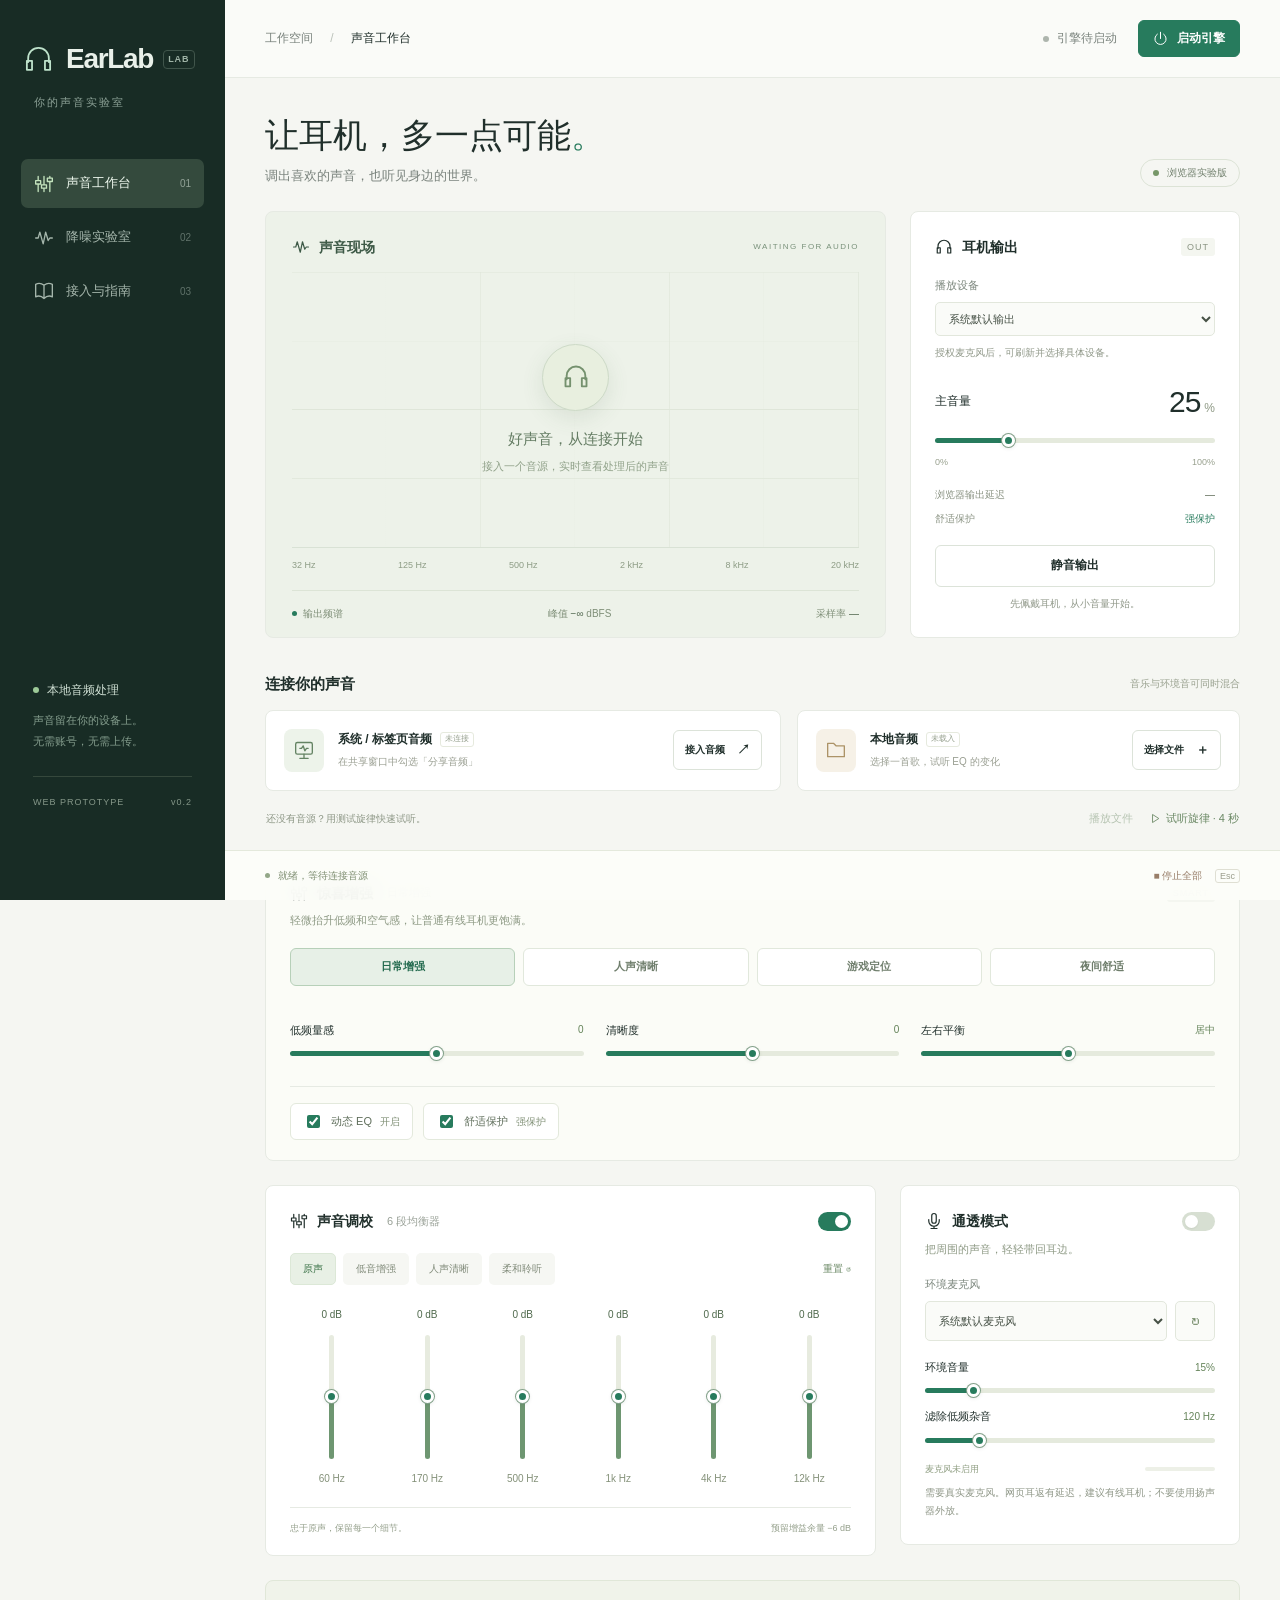
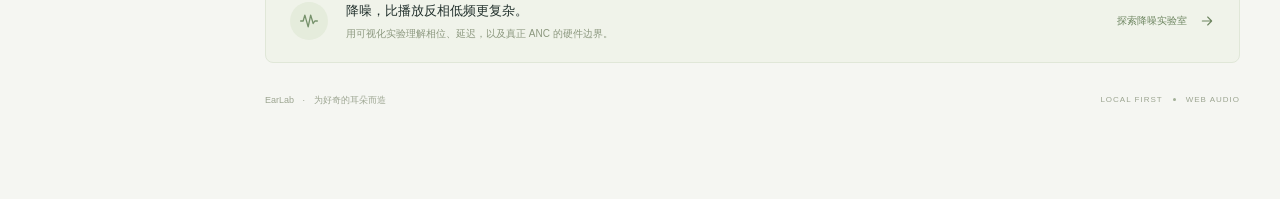
==== EarLab_v0.2.html @ 45d93426 "Add files via upload" ====
<!doctype html>
<html lang="zh-CN">
<head>
  <meta charset="utf-8">
  <meta name="viewport" content="width=device-width,initial-scale=1">
  <meta name="theme-color" content="#f5f6f2">
  <title>EarLab — 让耳机，多一点可能</title>
  <style>
@charset "UTF-8";
:root{--bg:#f5f6f2;--paper:#fff;--ink:#202f2b;--muted:#7a837d;--line:#e6eae3;--green:#277b5d;--mint:#e9f2ec;--sidebar:#182c25;--radius:8px;--serif:Georgia,'Songti SC','SimSun',serif;--sans:'Segoe UI','Microsoft YaHei',sans-serif}
*{box-sizing:border-box}body{margin:0;background:var(--bg);color:var(--ink);font:14px/1.6 var(--sans)}button,input,select{font:inherit}button,a,input,select{-webkit-tap-highlight-color:transparent}button,a{touch-action:manipulation}button{cursor:pointer}button:disabled{cursor:not-allowed;opacity:.45}a{color:inherit;text-decoration:none}svg{width:20px;height:20px;fill:none;stroke:currentColor;stroke-width:1.6;stroke-linecap:round;stroke-linejoin:round;flex-shrink:0}.icon-defs{position:absolute;width:0;height:0;overflow:hidden}button:focus-visible,a:focus-visible,summary:focus-visible,input:focus-visible,select:focus-visible{outline:3px solid #9fcbb4;outline-offset:4px}[hidden]{display:none!important}.sidebar{width:225px;position:fixed;inset:0 auto 0 0;background:var(--sidebar);color:#e9f0e9;padding:37px 21px;z-index:10;display:flex;flex-direction:column}.brand{display:flex;align-items:center;gap:10px;font-size:28px;font-weight:650;letter-spacing:-1.3px}.brand-mark{display:grid;place-items:center;width:35px;height:39px;color:#bee2cb}.brand-mark svg{width:31px;height:31px;stroke-width:1.4}.version{font-size:9px;letter-spacing:1px;color:#a0b4a7;border:1px solid #40554b;border-radius:4px;padding:1px 4px;align-self:center}.sidebar-caption{font-size:11px;color:#8da297;margin:12px 0 43px 13px;letter-spacing:2px}.nav-item{display:flex;align-items:center;gap:12px;padding:14px 13px;margin:5px 0;border-radius:7px;color:#a5b6ac;font-size:13px}.nav-item:hover{background:#263c31;color:#fff}.nav-item.active{color:#eff9ef;background:#344a3d}.nav-item.active svg{color:#c3e3bd}.nav-item span{margin-left:auto;font:10px var(--sans);opacity:.5}.sidebar-bottom{margin-top:auto;padding:25px 12px 54px}.local-indicator{display:flex;align-items:center;gap:8px;font-size:12px;color:#d1e1d5}.local-indicator i,.outline-pill i{width:6px;height:6px;background:#9dca98;border-radius:50%}.sidebar-bottom p{color:#849d8d;font-size:11px;line-height:1.9;margin:10px 0 24px}.build{border-top:1px solid #35483c;padding-top:18px;font-size:9px;letter-spacing:1px;color:#859789;display:flex;justify-content:space-between}.main-shell{margin-left:225px}.topbar{height:78px;display:flex;align-items:center;border-bottom:1px solid var(--line);padding:0 40px;gap:21px;background:#fafbf8}.breadcrumb{margin-right:auto;color:var(--muted);font-size:12px}.breadcrumb span{margin:0 14px;color:#bbc2ba}.breadcrumb b{font-weight:500;color:var(--ink)}.engine-status{display:flex;gap:8px;align-items:center;color:var(--muted);font-size:12px}.engine-status i{width:6px;height:6px;border-radius:50%;background:#adb5ad}.engine-status i.on{background:#3c9a6a;box-shadow:0 0 0 3px #e3f0e4}.button{min-height:40px;display:inline-flex;align-items:center;justify-content:center;gap:9px;padding:10px 16px;border:1px solid #dce3d9;border-radius:6px;background:#fff;color:var(--ink);font-size:12px;font-weight:600;white-space:nowrap;transition:background .15s,transform .15s}.button:hover:not(:disabled){background:#f0f5ec;border-color:#b9cab9}.button:active:not(:disabled){transform:translateY(1px)}.button.primary{background:var(--green);color:white;border-color:var(--green)}.button.primary:hover{background:#1d6449}.button.small{min-height:36px;padding:8px 14px;font-size:12px}.button svg{width:15px;height:15px}.full{width:100%}main{max-width:1360px;padding:36px 40px 92px;margin:auto}.page-heading{display:flex;align-items:flex-end;justify-content:space-between;gap:24px;margin:0 0 24px}.eyebrow{display:none}h1{font-family:var(--serif);font-size:34px;line-height:1.3;font-weight:500;letter-spacing:0;margin:0}h1 span{color:var(--green)}.page-heading p{color:var(--muted);font-size:13px;margin:8px 0 0}.outline-pill{border:1px solid #dce3d6;border-radius:30px;display:inline-flex;align-items:center;gap:8px;padding:5px 12px;font-size:10px;color:#72816e;white-space:nowrap}.outline-pill i{background:#779769}.hero-grid{display:grid;grid-template-columns:minmax(0,1fr) 330px;gap:24px;align-items:stretch}.card{background:var(--paper);border:1px solid var(--line);border-radius:var(--radius);min-width:0}.panel-heading{display:flex;align-items:center;justify-content:space-between;gap:12px;font-size:14px;font-weight:600}.panel-heading>span:first-child{display:flex;align-items:center;gap:9px}.panel-heading svg{width:18px;height:18px}.panel-heading small{font-weight:400;font-size:11px;margin-left:5px;color:#98a096}.monitor{background:#edf2e9;padding:24px 26px 0;display:flex;flex-direction:column;overflow:hidden}.monitor .panel-heading{color:#3d5946}.tiny-label{font-size:8px;letter-spacing:1.5px;font-weight:500;color:#79917a}.monitor-plot{min-height:232px;flex:1;position:relative;margin-top:14px;border-bottom:1px solid #d9e2d5;background:repeating-linear-gradient(0deg,transparent,transparent calc(25% - 1px),#dfe6d9 25%),repeating-linear-gradient(90deg,transparent,transparent calc(16.66% - 1px),#dfe6d9 16.66%)}#spectrum{width:100%;height:100%;position:absolute;inset:0}.monitor-empty{position:absolute;inset:0;display:flex;align-items:center;justify-content:center;flex-direction:column;color:#647c63;gap:7px}.monitor-empty b{font-size:15px;font-weight:500}.monitor-empty>span:last-child{font-size:11px;color:#91a28a}.pulse-ring{width:67px;height:67px;border:1px solid #cddac7;border-radius:50%;display:grid;place-items:center;background:#e8efdf;margin-bottom:9px;box-shadow:0 7px 22px #4c6a4d1f}.pulse-ring svg{width:28px;height:28px;color:#75916e}.plot-labels{display:flex;justify-content:space-between;font:9px var(--sans);color:#8d9c85;margin:12px 0 20px}.monitor-footer{border-top:1px solid #dce4d6;padding:15px 0;display:flex;justify-content:space-between;gap:12px;color:#7f8f78;font-size:10px}.monitor-footer b{font-weight:500;color:#4d644b}.monitor-footer>span:first-child{display:flex;align-items:center;gap:6px}.legend-dot{width:5px;height:5px;background:var(--green);border-radius:50%}.output{padding:24px;display:flex;flex-direction:column}.tag{font-size:9px;letter-spacing:1px;padding:2px 6px;background:#f4f6f0;color:#8a9483;font-weight:500;border-radius:3px}.field-label{font-size:11px;color:#7c877d;display:block;margin:19px 0 7px}select{width:100%;min-width:0;background:#fafbf8;border:1px solid #e2e7dc;border-radius:5px;padding:9px;color:#465146;font-size:11px;text-overflow:ellipsis}.field-hint{font-size:10px;color:#909889;line-height:1.8;margin:8px 0 0}.center{text-align:center}.volume-heading,.slider-heading{display:flex;justify-content:space-between;align-items:center}.volume-heading{margin-top:16px;font-size:12px}.volume-heading strong{font-size:30px;font-weight:450;font-variant-numeric:tabular-nums;letter-spacing:-1px}.volume-heading strong span{font-size:12px;margin-left:4px;color:#8f9a86;letter-spacing:0}input[type=range]{width:100%;height:5px;display:block;margin:12px 0;accent-color:var(--green);cursor:pointer;--fill:25%;appearance:none;border-radius:5px;background:linear-gradient(to right,var(--green) 0 var(--fill),#e5eadd var(--fill) 100%)}input[type=range]::-webkit-slider-thumb{appearance:none;width:13px;height:13px;border:3px solid #fff;border-radius:50%;background:var(--green);box-shadow:0 0 0 1px #83a18a,0 1px 4px #142d2722}input[type=range]::-moz-range-thumb{width:9px;height:9px;border:2px solid white;border-radius:50%;background:var(--green);box-shadow:0 0 0 1px #83a18a}.range-ends{display:flex;justify-content:space-between;font-size:9px;color:#99a18f}.output-stats{display:flex;flex-direction:column;gap:8px;margin:18px 0}.output-stats span{display:flex;justify-content:space-between;color:#8a9383;font-size:10px}.output-stats b{font-weight:500;color:#5e6b57}.green{color:var(--green)!important}.section-title{display:flex;justify-content:space-between;align-items:center;margin:34px 0 14px}.section-title h2{font-size:15px;font-weight:600;margin:0}.section-title>span{color:#99a18f;font-size:10px}.sources-grid{display:grid;grid-template-columns:minmax(0,1fr) minmax(300px,.86fr);gap:16px}.source-card{display:flex;align-items:center;padding:18px;gap:14px}.source-icon{width:40px;height:43px;border-radius:var(--radius);background:#edf3ea;color:#648363;display:grid;place-items:center;flex-shrink:0}.source-icon.beige{background:#f6f1e7;color:#ac9367}.source-copy{min-width:0;flex:1}.source-title{display:flex;align-items:center;gap:8px;flex-wrap:wrap}.source-title h3{font-size:12px;font-weight:600;margin:0}.status-tag{font-size:8px;color:#96a08e;border:1px solid #e6eade;border-radius:3px;padding:0 4px;white-space:nowrap}.status-tag.connected{color:var(--green);background:#eaf5eb;border-color:#d3e5d3}.source-copy p{margin:5px 0 0;font-size:10px;color:#9a9f92;overflow:hidden;text-overflow:ellipsis;white-space:nowrap}.source-card .button{font-size:10px;padding:8px 11px}.source-card .button span{font-size:13px;margin-left:3px}.playback-strip{display:flex;justify-content:space-between;align-items:center;gap:12px;padding:12px 1px 24px;font-size:10px;color:#8d9786}.playback-strip>div{display:flex;align-items:center;gap:15px;flex-shrink:0}.text-button{min-height:32px;border:0;background:none;color:#6a8864;font-size:11px;display:inline-flex;align-items:center;justify-content:center;gap:5px;padding:4px 0}.text-button:hover:not(:disabled){color:#195d3c}.text-button svg{width:13px;height:13px}.processing-grid{display:grid;grid-template-columns:minmax(0,1fr) 340px;gap:24px;align-items:start}.eq-card{padding:24px 24px 20px}.switch{display:inline-flex;position:relative;width:33px;height:19px;cursor:pointer;flex-shrink:0}.switch input{position:absolute;inset:0;opacity:0;width:100%;height:100%;margin:0;z-index:1;cursor:pointer}.switch span{display:block;width:33px;height:19px;border-radius:20px;background:#d7dfd2;transition:background .2s}.switch span:after{content:'';position:absolute;top:3px;left:3px;width:13px;height:13px;border-radius:50%;background:white;box-shadow:0 1px 2px #0001;transition:transform .2s}.switch input:checked+span{background:var(--green)}.switch input:checked+span:after{transform:translateX(14px)}.switch input:focus-visible+span{outline:3px solid #9fcbb4;outline-offset:4px}.switch input:disabled+span{opacity:.5}.preset-row{display:flex;align-items:center;gap:7px;flex-wrap:wrap;margin-top:20px}.preset{min-height:32px;border:1px solid transparent;border-radius:5px;background:#f6f7f3;color:#818b7a;font-size:10px;padding:5px 12px}.preset:hover{background:#edf2e8}.preset.active{background:#e8f0e5;color:#3d7449;border-color:#dce8d7}.reset{margin-left:auto;font-size:10px}.equalizer{display:flex;justify-content:space-around;gap:12px;padding:22px 0 20px;min-height:205px}.eq-band{display:flex;flex-direction:column;align-items:center;gap:12px;min-width:0;flex:1}.eq-band output{font-size:10px;font-variant-numeric:tabular-nums;color:#4f694c}.eq-band label{font-size:10px;color:#849179}.eq-band input[type=range]{writing-mode:vertical-lr;direction:rtl;width:5px;height:124px;margin:0;background:linear-gradient(to top,#6e9671 0 var(--fill),#e7ebdf var(--fill) 100%)}.eq-card.bypassed .equalizer{opacity:.45}.eq-footer{border-top:1px solid var(--line);padding-top:13px;display:flex;justify-content:space-between;gap:12px;color:#95a08c;font-size:9px}.transparency{padding:24px}.section-description{font-size:11px;color:#8e9a85;margin:8px 0 0}.transparency .field-label{margin-top:18px}.device-row{display:flex;gap:8px}.icon-button{min-height:40px;border:1px solid #e2e7dc;background:#fafbf8;border-radius:5px;color:#738a68;width:40px;flex-shrink:0;font-size:18px}.slider-heading{font-size:11px;margin-top:18px}.slider-heading b{font-weight:500;color:#648359;font-size:10px;font-variant-numeric:tabular-nums}.filter-heading{margin-top:15px}.mic-meter{display:flex;justify-content:space-between;align-items:center;gap:12px;margin-top:19px;font-size:9px;color:#8f9e82}.mic-meter>div{width:70px;height:4px;background:#edf0e7;border-radius:10px;overflow:hidden}.mic-meter i{display:block;width:0;height:100%;background:#6b9e6c}.anc-teaser{display:flex;align-items:center;gap:18px;border:1px solid #e0e7d8;border-radius:var(--radius);padding:20px 24px;background:#f0f3ea;margin-top:24px}.teaser-icon{width:38px;height:38px;display:grid;place-items:center;color:#76916b;background:#e5ecdc;border-radius:50%;flex-shrink:0}.anc-teaser h3{font-size:13px;font-weight:500;margin:0}.anc-teaser p{font-size:10px;color:#8c987f;margin:4px 0 0}.teaser-link{display:flex;align-items:center;gap:12px;margin-left:auto;color:#6d8560;font-size:10px;white-space:nowrap}.teaser-link svg{width:16px;height:16px}.anc-teaser:hover{border-color:#b8c9aa}.notice{background:#f2f0e5;border:1px solid #e5dfc9;border-radius:7px;color:#8d7950;font-size:12px;padding:14px 18px;line-height:1.9;margin-bottom:22px}.simulation{padding:28px}#anc-canvas{display:block;width:100%;height:280px;margin-top:20px;background:#fafbf8;border:1px solid var(--line);border-radius:7px}.sim-legend{display:flex;gap:24px;justify-content:center;font-size:11px;color:var(--muted);margin:17px 0}.sim-legend span{display:flex;align-items:center;gap:7px}.sim-legend i{display:inline-block;width:16px;height:2px}.sim-controls{display:grid;grid-template-columns:1fr 1fr 1fr;gap:40px;margin-top:16px}.sim-result{display:flex;align-items:center;gap:28px;border-top:1px solid var(--line);margin-top:25px;padding-top:24px}.sim-result>div{min-width:150px}.sim-result span{font-size:10px;color:var(--muted)}.sim-result strong{display:block;color:var(--green);font-size:35px;line-height:1.4;font-weight:400}.sim-result p{font-size:12px;color:#78866f;flex:1}.explain-grid{display:grid;grid-template-columns:repeat(3,1fr);gap:20px;margin-top:22px}.explain-grid article{padding:25px}.step-number{font-size:10px;color:#95a08b;letter-spacing:1px}.explain-grid h3{font-size:15px;font-weight:500;margin:15px 0 9px}.explain-grid p,.guide-card p{font-size:12px;color:#829078;line-height:1.95;margin:7px 0}.guide-card{padding:28px;margin-bottom:20px}.guide-card h2{font-size:17px;font-weight:500;margin:0 0 20px}.steps{list-style:none;counter-reset:steps;padding:0;margin:0}.steps li{counter-increment:steps;position:relative;padding-left:44px;margin:23px 0}.steps li:before{content:counter(steps,decimal-leading-zero);position:absolute;left:0;top:0;border:1px solid #dde6d6;background:#eff4e8;border-radius:50%;width:27px;height:27px;display:grid;place-items:center;font-size:10px;color:#759368}.steps b{font-size:13px;font-weight:500}.guide-card .notice{margin:20px 0 0}.route{display:flex;align-items:center;flex-wrap:wrap;gap:10px;margin-bottom:16px}.route span{font-size:11px;padding:12px 18px;border:1px solid #e3e9dc;background:#f7f9f2;border-radius:6px}.route b{font-size:14px;color:#91a482}.table-wrap{overflow-x:auto}table{border-collapse:collapse;width:100%;font-size:12px;text-align:left}th{background:#f6f8f1;color:#809473;font-size:11px;font-weight:500}td,th{padding:15px;border-bottom:1px solid var(--line)}td{color:#74816b}td:first-child{color:var(--ink);white-space:nowrap}details{padding:15px 0;border-bottom:1px solid var(--line)}details:last-child{border:0}summary{cursor:pointer;font-size:13px;color:#536b49}code{font-size:11px;background:#f0f3e9;padding:3px 6px;border-radius:4px;overflow-wrap:anywhere}footer{display:flex;justify-content:space-between;margin-top:30px;font-size:9px;color:#9ca591}footer b{font-weight:400;margin:0 6px}footer>span:last-child{display:flex;align-items:center;gap:10px;letter-spacing:1px;font-size:8px}footer i{width:3px;height:3px;border-radius:50%;background:#a2b097}.safety-bar{position:fixed;bottom:0;left:225px;right:0;z-index:15;background:#fcfdf9ef;backdrop-filter:blur(12px);border-top:1px solid #e4e9dc;min-height:50px;padding:0 40px;display:flex;align-items:center;justify-content:space-between;font-size:10px;color:#7e8e71}.safety-bar>span{display:flex;align-items:center;gap:8px;min-width:0}.safety-bar i{width:5px;height:5px;background:#93a788;border-radius:50%;flex-shrink:0}.safety-bar button{min-height:40px;color:#987e69;border:0;background:none;font-size:10px;padding:8px 0 8px 14px;white-space:nowrap}.safety-bar kbd{font:9px var(--sans);border:1px solid #dfdfd3;border-radius:3px;padding:1px 4px;margin-left:10px;color:#9c9e8d}#toast{position:fixed;bottom:68px;left:calc(50% + 110px);transform:translateX(-50%);padding:14px 22px;border-radius:8px;background:#233c2f;color:#f1f7ed;font-size:12px;box-shadow:0 6px 25px #1b332125;max-width:min(600px,85vw);z-index:100}#toast.error{background:#755344}@media(min-width:1550px){main{padding-top:44px}.monitor-plot{min-height:260px}.hero-grid{grid-template-columns:minmax(0,1fr) 360px}.processing-grid{grid-template-columns:minmax(0,1fr) 360px}}
@media(max-width:1180px){.sidebar{width:195px;padding:33px 14px}.main-shell{margin-left:195px}.safety-bar{left:195px}main{padding:30px 26px 92px}.topbar{padding:0 26px}.hero-grid{grid-template-columns:minmax(0,1fr) 310px;gap:18px}.processing-grid{grid-template-columns:minmax(0,1fr) 310px;gap:18px}.source-card{flex-wrap:wrap;padding:16px}.source-card .button{margin-left:54px;width:calc(100% - 54px)}.sources-grid{gap:14px}.eq-card{padding:22px 18px}.preset{padding:5px 8px}.eq-footer{flex-direction:column;gap:4px}.tiny-label{font-size:7px;letter-spacing:.7px}.teaser-link{font-size:0;gap:0}.explain-grid{gap:12px}.sim-result{gap:18px}}
@media(max-width:930px){.sidebar{width:76px;padding:25px 12px}.brand{font-size:0;gap:0;justify-content:center}.brand-mark{width:38px}.version,.sidebar-caption,.nav-item span,.sidebar-bottom{display:none}.sidebar nav{margin-top:40px}.nav-item{font-size:0;justify-content:center;padding:15px;gap:0}.nav-item svg{width:21px;height:21px}.main-shell{margin-left:76px}.safety-bar{left:76px}.page-heading h1{font-size:29px}.outline-pill{font-size:9px}.sources-grid{grid-template-columns:1fr}.source-card{flex-wrap:nowrap}.source-card .button{width:auto;margin:0}.explain-grid{grid-template-columns:1fr}.explain-grid article{padding:22px}.explain-grid h3{margin-top:8px}#toast{left:calc(50% + 38px)}}
@media(max-width:700px){.sidebar{position:static;width:100%;height:auto;padding:14px 18px;flex-direction:row;align-items:center;gap:18px}.brand{font-size:23px;gap:5px}.brand-mark svg{width:25px;height:25px}.sidebar nav{display:flex;margin:0 0 0 auto;gap:3px}.nav-item{margin:0;padding:10px}.main-shell{margin-left:0}.topbar{height:62px;padding:0 18px;gap:12px}.breadcrumb{font-size:10px}.breadcrumb span{margin:0 6px}.engine-status{font-size:0;gap:0}.button.small{min-height:38px;font-size:10px;padding:7px 10px}main{padding:26px 18px 84px}.page-heading{margin-bottom:22px;align-items:flex-start}.page-heading h1{font-size:26px;letter-spacing:0}.page-heading p{font-size:11px}.page-heading .outline-pill{display:none}.hero-grid,.processing-grid{grid-template-columns:1fr}.monitor{padding:20px 18px 0}.monitor-plot{min-height:215px}.monitor-footer{flex-wrap:wrap}.output{padding:20px}.output-stats{margin-top:17px}.sources-grid{grid-template-columns:1fr;gap:10px}.source-card{flex-wrap:nowrap}.source-card .button{width:auto;margin:0;min-height:40px}.source-icon{width:33px;height:36px}.source-card{gap:10px}.source-title h3{font-size:11px}.source-copy p{font-size:9px}.source-card .button{font-size:9px;padding:7px 8px}.playback-strip{align-items:flex-start;flex-direction:column;gap:7px;padding:12px 0 20px}.playback-strip>div{width:100%;justify-content:space-between}.section-title>span{font-size:9px}.eq-footer{flex-direction:row;gap:6px;font-size:8px}.preset{font-size:10px}.anc-teaser{padding:17px 14px;gap:12px}.anc-teaser h3{font-size:11px}.anc-teaser p{font-size:9px}.teaser-icon{width:30px;height:30px}.safety-bar{left:0;min-height:50px;padding:0 18px;font-size:9px}.safety-bar button{min-height:40px;padding-left:10px}#toast{left:50%;width:max-content;font-size:11px}.simulation,.guide-card{padding:20px}.sim-controls{grid-template-columns:1fr;gap:7px}.sim-result{flex-wrap:wrap;gap:10px}.sim-result p{min-width:150px}.sim-result .button{width:100%;margin-bottom:8px}.sim-legend{gap:10px;font-size:9px}.sim-legend i{width:10px}#anc-canvas{height:210px}.route{gap:7px}.route span{font-size:10px;padding:8px}.notice{font-size:11px;padding:12px 14px}footer{font-size:8px}footer>span:last-child{font-size:7px;gap:6px}}
.enhancement-card{padding:22px 24px 20px;margin-bottom:24px;background:#fbfcf7}.enhancement-card .section-description{max-width:68ch}.scene-row{display:grid;grid-template-columns:repeat(4,minmax(0,1fr));gap:8px;margin-top:18px}.scene{min-height:38px;border:1px solid #e1e8dc;border-radius:6px;background:#fff;color:#6f7e6c;font-size:11px;font-weight:600;padding:8px 10px}.scene:hover{background:#f0f5ec;border-color:#bfd0b9}.scene.active{background:#e7f0e7;border-color:#b7d0b9;color:#246b4f}.enhancement-grid{display:grid;grid-template-columns:repeat(3,minmax(0,1fr));gap:22px;margin-top:18px}.enhancement-switches{display:flex;gap:10px;flex-wrap:wrap;border-top:1px solid var(--line);margin-top:18px;padding-top:16px}.enhancement-switches label{min-height:36px;display:inline-flex;align-items:center;gap:8px;border:1px solid #e3e9dc;border-radius:6px;background:#fff;padding:8px 12px;font-size:11px;color:#5f6e5b}.enhancement-switches input{accent-color:var(--green)}.enhancement-switches span{color:#809076;font-size:10px}
@media(max-width:930px){.enhancement-grid{grid-template-columns:1fr}.scene-row{grid-template-columns:repeat(2,minmax(0,1fr))}}
@media(max-width:700px){.enhancement-card{padding:20px 18px}.scene-row{gap:7px}.scene{font-size:10px;padding:8px 6px}.enhancement-switches{display:grid;grid-template-columns:1fr 1fr}.enhancement-switches label{justify-content:center;padding:8px 6px}}
@media(prefers-reduced-motion:reduce){*{scroll-behavior:auto!important;transition:none!important}}


  </style>

</head>
<body>
<svg class="icon-defs" xmlns="http://www.w3.org/2000/svg" aria-hidden="true"><defs>
  <symbol id="i-headphone" viewBox="0 0 24 24"><path d="M4 14v-3a8 8 0 0 1 16 0v3M4 13H3v7h4v-7H4Zm16 0h1v7h-4v-7h3Z"/></symbol>
  <symbol id="i-sliders" viewBox="0 0 24 24"><path d="M5 3v5m0 4v9M12 3v10m0 4v4M19 3v2m0 4v12M2 8h6v4H2zM9 13h6v4H9zM16 5h6v4h-6z"/></symbol>
  <symbol id="i-wave" viewBox="0 0 24 24"><path d="M2 12h3l2-7 4 14 3-14 3 10 2-3h3"/></symbol>
  <symbol id="i-book" viewBox="0 0 24 24"><path d="M12 5v16M12 5C8 2 4 3 2 4v15c4-2 7-1 10 2 3-3 6-4 10-2V4c-2-1-6-2-10 1Z"/></symbol>
  <symbol id="i-mic" viewBox="0 0 24 24"><rect x="9" y="2" width="6" height="13" rx="3"/><path d="M5 10v2a7 7 0 0 0 14 0v-2M12 19v3m-4 0h8"/></symbol>
  <symbol id="i-screen" viewBox="0 0 24 24"><rect x="2" y="3" width="20" height="14" rx="2"/><path d="M12 17v5m-5 0h10M7 10h2l2-3 2 6 2-3h2"/></symbol>
  <symbol id="i-arrow" viewBox="0 0 24 24"><path d="M5 12h14m-6-6 6 6-6 6"/></symbol>
  <symbol id="i-play" viewBox="0 0 24 24"><path d="m9 5 11 7-11 7Z"/></symbol>
  <symbol id="i-folder" viewBox="0 0 24 24"><path d="M2 7V4h7l3 3h10v13H2V7Z"/></symbol>
  <symbol id="i-power" viewBox="0 0 24 24"><path d="M12 2v10m-5-7a9 9 0 1 0 10 0"/></symbol>
</defs></svg>
<aside class="sidebar">
  <a class="brand" href="#studio"><span class="brand-mark"><svg><use href="#i-headphone"/></svg></span>EarLab<span class="version">LAB</span></a>
  <div class="sidebar-caption">你的声音实验室</div>
  <nav aria-label="主导航">
    <a href="#studio" class="nav-item active" data-page="studio"><svg><use href="#i-sliders"/></svg>声音工作台<span>01</span></a>
    <a href="#anc" class="nav-item" data-page="anc"><svg><use href="#i-wave"/></svg>降噪实验室<span>02</span></a>
    <a href="#guide" class="nav-item" data-page="guide"><svg><use href="#i-book"/></svg>接入与指南<span>03</span></a>
  </nav>
  <div class="sidebar-bottom"><div class="local-indicator"><i></i>本地音频处理</div><p>声音留在你的设备上。<br>无需账号，无需上传。</p><div class="build">WEB PROTOTYPE <span>v0.2</span></div></div>
</aside>
<div class="main-shell">
  <header class="topbar"><div class="breadcrumb">工作空间 <span>/</span> <b id="page-label">声音工作台</b></div><div class="engine-status"><i id="engine-dot"></i><span id="engine-status">引擎待启动</span></div><button id="power" class="button primary small"><svg><use href="#i-power"/></svg>启动引擎</button></header>
  <main>
    <section id="page-studio" class="page">
      <div class="page-heading"><div><div class="eyebrow">A LITTLE MORE FROM YOUR HEADPHONES</div><h1>让耳机，多一点可能<span>。</span></h1><p>调出喜欢的声音，也听见身边的世界。</p></div><span class="outline-pill"><i></i>浏览器实验版</span></div>
      <div id="compat-banner" class="notice" hidden></div>
      <div class="hero-grid">
        <section class="monitor card">
          <div class="panel-heading"><span><svg><use href="#i-wave"/></svg>声音现场</span><span class="tiny-label" id="monitor-state">WAITING FOR AUDIO</span></div>
          <div class="monitor-plot"><canvas id="spectrum" aria-label="实时输出频谱，等待音源"></canvas><div class="monitor-empty" id="monitor-empty"><span class="pulse-ring"><svg><use href="#i-headphone"/></svg></span><b>好声音，从连接开始</b><span>接入一个音源，实时查看处理后的声音</span></div></div>
          <div class="plot-labels"><span>32 Hz</span><span>125 Hz</span><span>500 Hz</span><span>2 kHz</span><span>8 kHz</span><span>20 kHz</span></div>
          <div class="monitor-footer"><span><i class="legend-dot"></i>输出频谱</span><span>峰值 <b id="peak-value">−∞</b> dBFS</span><span>采样率 <b id="sample-rate">—</b></span></div>
        </section>
        <section class="output card">
          <div class="panel-heading"><span><svg><use href="#i-headphone"/></svg>耳机输出</span><span class="tag">OUT</span></div>
          <label class="field-label" for="output-device">播放设备</label><select id="output-device"><option value="">系统默认输出</option></select>
          <p class="field-hint" id="output-hint">请先把系统播放设备设为耳机。</p>
          <div class="volume-heading"><label for="master">主音量</label><strong id="master-value">25<span>%</span></strong></div><input id="master" type="range" min="0" max="100" value="25" aria-label="主音量百分比"><div class="range-ends"><span>0%</span><span>100%</span></div>
          <div class="output-stats"><span>浏览器输出延迟 <b id="latency">—</b></span><span>舒适保护 <b class="green" id="limiter-output-state">强保护</b></span></div>
          <button id="mute" class="button full" aria-pressed="false">静音输出</button>
          <p class="field-hint center">先佩戴耳机，从小音量开始。</p>
        </section>
      </div>
      <div class="section-title"><h2>连接你的声音</h2><span>音乐与环境音可同时混合</span></div>
      <div class="sources-grid">
        <section class="card source-card"><div class="source-icon"><svg><use href="#i-screen"/></svg></div><div class="source-copy"><div class="source-title"><h3>系统 / 标签页音频</h3><span class="status-tag" id="system-state">未连接</span></div><p id="system-description">在共享窗口中勾选「分享音频」</p></div><button id="system-connect" class="button">接入音频 <span>↗</span></button></section>
        <section class="card source-card"><div class="source-icon beige"><svg><use href="#i-folder"/></svg></div><div class="source-copy"><div class="source-title"><h3>本地音频</h3><span class="status-tag" id="file-state">未载入</span></div><p id="file-name">选择一首歌，试听 EQ 的变化</p></div><button id="choose-file" class="button">选择文件 <span>＋</span></button><input type="file" id="audio-file" accept="audio/*,.mp3,.wav,.ogg,.m4a,.flac" hidden></section>
      </div>
      <div class="playback-strip"><span id="source-summary">还没有音源？用测试旋律快速试听。</span><div><button id="file-play" class="text-button" disabled>播放文件</button><button id="test-sound" class="text-button"><svg><use href="#i-play"/></svg>试听旋律 · 4 秒</button></div></div>
      <section class="card enhancement-card" aria-label="惊喜增强组合">
        <div class="panel-heading"><span><svg><use href="#i-sliders"/></svg>惊喜增强 <small id="enhancement-mode">日常增强</small></span><span class="tag">SMART</span></div>
        <p class="section-description" id="enhancement-description">轻微抬升低频和空气感，让普通有线耳机更饱满。</p>
        <div class="scene-row" role="group" aria-label="场景增强模式"><button class="scene active" data-scene="daily" aria-pressed="true">日常增强</button><button class="scene" data-scene="voice" aria-pressed="false">人声清晰</button><button class="scene" data-scene="game" aria-pressed="false">游戏定位</button><button class="scene" data-scene="night" aria-pressed="false">夜间舒适</button></div>
        <div class="enhancement-grid">
          <div><div class="slider-heading"><label for="taste-bass">低频量感</label><b id="taste-bass-value">0</b></div><input id="taste-bass" type="range" min="-3" max="3" value="0" step="1"></div>
          <div><div class="slider-heading"><label for="taste-clarity">清晰度</label><b id="taste-clarity-value">0</b></div><input id="taste-clarity" type="range" min="-3" max="3" value="0" step="1"></div>
          <div><div class="slider-heading"><label for="balance">左右平衡</label><b id="balance-value">居中</b></div><input id="balance" type="range" min="-50" max="50" value="0" step="5"></div>
        </div>
        <div class="enhancement-switches"><label><input type="checkbox" id="dynamic-eq" checked>动态 EQ <span id="dynamic-state">开启</span></label><label><input type="checkbox" id="safe-limit" checked>舒适保护 <span id="protection-state">强保护</span></label></div>
      </section>
      <div class="processing-grid">
        <section class="card eq-card"><div class="panel-heading"><span><svg><use href="#i-sliders"/></svg>声音调校 <small>6 段均衡器</small></span><label class="switch"><input type="checkbox" id="eq-enabled" checked aria-label="启用均衡器"><span></span></label></div><div class="preset-row" role="group" aria-label="均衡器预设"><button class="preset active" data-preset="flat" aria-pressed="true">原声</button><button class="preset" data-preset="bass" aria-pressed="false">低音增强</button><button class="preset" data-preset="vocal" aria-pressed="false">人声清晰</button><button class="preset" data-preset="soft" aria-pressed="false">柔和聆听</button><button id="eq-reset" class="text-button reset">重置 ↺</button></div><div class="equalizer" id="equalizer"></div><div class="eq-footer"><span id="eq-description">忠于原声，保留每一个细节。</span><span>预留增益余量 −6 dB</span></div></section>
        <section class="card transparency"><div class="panel-heading"><span><svg><use href="#i-mic"/></svg>通透模式</span><label class="switch"><input type="checkbox" id="transparency" aria-label="开启通透模式"><span></span></label></div><p class="section-description">把周围的声音，轻轻带回耳边。</p><label for="mic-device" class="field-label">环境麦克风</label><div class="device-row"><select id="mic-device"><option value="">系统默认麦克风</option></select><button id="refresh-devices" class="icon-button" title="刷新音频设备" aria-label="刷新音频设备">↻</button></div><div class="slider-heading"><label for="ambient">环境音量</label><b id="ambient-value">15%</b></div><input id="ambient" type="range" min="0" max="100" value="15"><div class="slider-heading filter-heading"><label for="highpass">滤除低频杂音</label><b id="highpass-value">120 Hz</b></div><input id="highpass" type="range" min="40" max="500" value="120" step="10"><div class="mic-meter"><span id="mic-state">麦克风未启用</span><div><i id="mic-level"></i></div></div><p class="field-hint">需要真实麦克风。网页耳返有延迟，建议有线耳机；不要使用扬声器外放。</p></section>
      </div>
      <a class="anc-teaser" href="#anc"><span class="teaser-icon"><svg><use href="#i-wave"/></svg></span><div><h3>降噪，比播放反相低频更复杂。</h3><p>用可视化实验理解相位、延迟，以及真正 ANC 的硬件边界。</p></div><span class="teaser-link">探索降噪实验室 <svg><use href="#i-arrow"/></svg></span></a>
    </section>
    <section id="page-anc" class="page" hidden>
      <div class="page-heading"><div><div class="eyebrow">THE SCIENCE OF QUIET</div><h1>安静，需要恰好相反<span>。</span></h1><p>调整延迟，看看一次理想的抵消如何失效。</p></div><span class="outline-pill">反相耳返试听 + 数学演示</span></div>
      <div class="notice">可启用下面的反相耳返测试试听。普通麦克风 + 浏览器无法保证耳内降噪，声音也可能增强；请佩戴有线耳机、保持低音量，出现啸叫或不适立即关闭或按 Esc。</div>
      <section class="card guide-card" aria-label="实际反相耳返测试">
        <div class="panel-heading"><span><svg><use href="#i-mic"/></svg>反相耳返测试 · 实际输出</span><button id="anc-live-toggle" class="button primary" aria-pressed="false">启用测试</button></div>
        <p id="anc-live-status" role="status">测试已关闭 · 不输出反相信号</p>
        <p>开启后，采集工作台所选麦克风，将约 40–400 Hz 的低频成分反相送入耳机；再次点击关闭，立即断开测试并释放这一路麦克风。测试与通透模式互斥，音乐可继续播放。</p>
        <div class="sim-result" style="margin-top:14px;padding-top:14px"><div><span>更容易听出差异</span><strong id="anc-tone-state" style="font-size:20px">对比音已停止</strong></div><p>播放固定 160 Hz 测试音。打开反相测试后，会在数字混音中叠加等幅反相信号，理想情况下明显变安静。</p><button id="anc-tone-toggle" class="button">播放对比音</button></div>
        <div class="slider-heading"><label for="anc-live-volume">测试音量</label><b id="anc-live-volume-value">5%</b></div>
        <input id="anc-live-volume" type="range" min="0" max="20" value="5" step="1">
        <p class="field-hint">默认关闭，不自动恢复。下方相位、延迟与幅度控件只控制数学演示，不改变实际测试声音；这里的 5% 是数字增益，不代表降噪强度或实际声压。</p>
      </section>
      <section class="card simulation"><div class="panel-heading"><span><svg><use href="#i-wave"/></svg>相位与延迟实验</span><span class="tag">SIMULATION</span></div><canvas id="anc-canvas" aria-label="外部噪声、反相信号与合成残余的数学曲线"></canvas><div class="sim-legend"><span><i style="background:#819690"></i>原始噪声</span><span><i style="background:#bb9355"></i>延迟后的反相信号</span><span><i style="background:#277c5e"></i>合成残余</span></div><div class="sim-controls"><div><div class="slider-heading"><label for="anc-frequency">噪声频率</label><b id="anc-frequency-value">200 Hz</b></div><input type="range" id="anc-frequency" min="50" max="1000" step="10" value="200"></div><div><div class="slider-heading"><label for="anc-delay">处理延迟</label><b id="anc-delay-value">0.0 ms</b></div><input type="range" id="anc-delay" min="0" max="10" step="0.1" value="0"></div><div><div class="slider-heading"><label for="anc-strength">反相信号幅度</label><b id="anc-strength-value">100%</b></div><input type="range" id="anc-strength" min="0" max="150" step="1" value="100"></div></div><div class="sim-result"><div><span>理想模型中的残余幅度</span><strong id="anc-residual">0%</strong></div><p id="anc-explanation">零延迟、等幅反相时，单频信号在数学模型中完全抵消。</p><button id="anc-reset" class="button">恢复理想条件</button></div><p class="field-hint">模型假设单一纯音、同一测量点与理想声学路径。周期性的“再次抵消”只适用于这个纯音，不代表真实环境降噪有效。</p></section>
      <div class="explain-grid"><article class="card"><span class="step-number">01 / 原理</span><h3>不是任意一束低频</h3><p>抵消需要让反噪声到达耳膜时，与当时的噪声幅度相同、相位相反。延迟、耳塞密封性和耳道形状都会改变结果，甚至使噪声增强。</p></article><article class="card"><span class="step-number">02 / 硬件</span><h3>麦克风的位置很重要</h3><p>真正的 ANC 通常使用耳机外部参考麦克风、耳内误差麦克风和专用低延迟 DSP。电脑或线控麦克风无法直接测量耳膜处的残余噪声。</p></article><article class="card"><span class="step-number">03 / 下一版</span><h3>先软件，再硬件</h3><p>先用桌面音频引擎实现系统路由、EQ 与通透。要实现有效 ANC，需要另行开发带麦克风与 DSP 的耳机或 USB 音频硬件。</p></article></div>
    </section>
    <section id="page-guide" class="page" hidden>
      <div class="page-heading"><div><div class="eyebrow">PLUG IN. TUNE IN.</div><h1>从这里，开始聆听<span>。</span></h1><p>三分钟接入，了解每一段声音的去向。</p></div></div>
      <section class="card guide-card"><h2>快速开始</h2><ol class="steps"><li><b>连接有线耳机</b><p>在 Windows 声音设置中选它作为输出设备，降低系统音量，再点击「启动引擎」。网页音量不是实际声压级。</p></li><li><b>选择一个音乐输入</b><p>优先使用本地文件或测试旋律检查链路。共享音频时，选择其他标签页并勾选「分享标签页音频」。Windows 上的 Chrome / Edge 还可能提供整个屏幕的系统音频共享。</p></li><li><b>调节 EQ，混入环境音</b><p>选择预设或拖动 6 段均衡器。打开通透开关并允许麦克风访问，从较低环境音量开始。切换麦克风会重新请求该设备。</p></li></ol><div class="notice">共享整个系统的声音可能重新捕获 EarLab 自己的输出而产生回路。建议先共享单个其他标签页；不要共享本页。出现重复声或啸叫时按 Esc 停止全部音频。</div></section>
      <section class="card guide-card"><h2>声音如何流动</h2><div class="route"><span>标签页 / 文件 / 测试音</span><b>→</b><span>余量 + 6 段 EQ</span><b>→</b><span>混音 + 峰值压缩</span><b>→</b><span>耳机</span></div><div class="route"><span>环境麦克风</span><b>→</b><span>高通 + 低通 + 环境音量</span><b>↗</b><span>同一混音输出</span></div><p>音乐输入一次启用一种，通透可叠加。EQ 只调节音乐输入；环境监听有独立滤波与音量。电平显示为数字信号 dBFS，输出延迟为浏览器估计，不包含完整麦克风输入、声学路径与硬件延迟。峰值压缩不等于听力保护。</p></section>
      <section class="card guide-card"><h2>HTML 版能做到什么</h2><div class="table-wrap"><table><thead><tr><th>能力</th><th>这一版</th><th>进一步实现</th></tr></thead><tbody><tr><td>音频调节</td><td><span class="green">可用</span> · Web Audio 均衡器与混音</td><td>桌面 DSP 可提供更稳定的后台处理</td></tr><tr><td>系统音频接入</td><td><span class="green">部分可用</span> · 浏览器授权共享</td><td>Windows 虚拟音频驱动 + WASAPI</td></tr><tr><td>虚拟声卡设备</td><td>网页无法安装或注册</td><td>驱动、签名、安装器与设备路由</td></tr><tr><td>通透模式</td><td><span class="green">可用</span> · 麦克风实时耳返</td><td>耳机专用麦克风与低延迟音频引擎</td></tr><tr><td>主动降噪 ANC</td><td>数学演示 + 反相耳返试听，未实现有效 ANC</td><td>声学校准、参考 / 误差麦克风、专用 DSP</td></tr></tbody></table></div></section>
      <section class="card guide-card"><h2>部署与常见问题</h2><details open><summary>如何在本机测试或部署？</summary><p>推荐在项目目录运行 <code>python -m http.server 8765 --bind 127.0.0.1</code>，再访问 <code>http://localhost:8765</code>。远程部署使用 HTTPS 静态托管，保留 index.html、styles.css 和 app.js 的同级关系。直接打开 HTML 可尝试本地播放，但采集权限依浏览器而异。</p></details><details><summary>共享后无声，或者听见两份声音？</summary><p>确认共享对话框勾选音频，且所选来源正在播放。部分系统 / 浏览器不支持系统音频捕获。来源原声可能继续播放，网页无法保证替代原播放路径；需在来源端或系统中正确路由，勿只调低整个系统音量来做处理前后比较。</p></details><details><summary>为什么没有输出设备，或者有蓝牙延迟？</summary><p>设备名称通常在麦克风授权后才显示。输出切换还需要浏览器支持 AudioContext.setSinkId；不支持时请从系统设置切换。蓝牙协议自身引入额外延迟，开启蓝牙麦克风还可能切换到较低音质模式。</p></details><details><summary>网页关闭后会继续录音吗？</summary><p>不会。停止引擎、按 Esc 或离开本页会释放所有采集轨道。音频只在本地内存中处理，本项目没有录制、上传或后台服务。普通网页不是全系统常驻音频驱动，后台运行可能被浏览器暂停。</p></details></section>
    </section>
    <footer><span>EarLab <b>·</b> 为好奇的耳朵而造</span><span>LOCAL FIRST <i></i> WEB AUDIO</span></footer>
  </main>
</div>
<div class="safety-bar"><span><i></i><span id="session-state">就绪，等待连接音源</span></span><button id="stop-all">■ 停止全部 <kbd>Esc</kbd></button></div>
<div id="toast" role="status" aria-live="polite" hidden></div>
<script>
'use strict';

// No network requests, audio uploads, external libraries, or background workers.
const $ = id => document.getElementById(id);
const FREQUENCIES = [60, 170, 500, 1000, 4000, 12000];
const PRESETS = {
  flat: { gains: [0, 0, 0, 0, 0, 0], text: '忠于原声，保留每一个细节。' },
  bass: { gains: [5, 3, 0, -1, 0, 1], text: '多一点低频，保留清晰的轮廓。' },
  vocal: { gains: [-2, -1, 1, 3, 2, 0], text: '把人声拉近，让对白更清楚。' },
  soft: { gains: [1, 0, 0, -1, -3, -2], text: '收敛高频，适合轻松聆听。' }
};
const SCENES = {
  daily: { label: '日常增强', gains: [2, 1, 0, 0, 1, 1], text: '轻微抬升低频和空气感，让普通有线耳机更饱满。', protect: [-12, 8] },
  voice: { label: '人声清晰', gains: [-3, -2, 1, 3, 2, -1], text: '把对白和会议人声推到前面，压住浑浊低频。', protect: [-14, 10] },
  game: { label: '游戏定位', gains: [-2, -1, 1, 2, 4, 1], text: '收敛轰鸣，突出脚步、换弹和空间细节。', protect: [-10, 6] },
  night: { label: '夜间舒适', gains: [-1, 0, 1, 2, -1, -2], text: '缩小动态起伏，小音量也更容易听清。', protect: [-22, 12] }
};
const state = {
  ctx: null, ready: null, generation: 0, graph: null, muted: false,
  eq: [0, 0, 0, 0, 0, 0], preset: 'flat',
  scene: 'daily', bass: 0, clarity: 0, balance: 0, dynamic: true, protect: true, dynamicEQ: [0, 0, 0, 0, 0, 0],
  mic: null, micToken: 0, system: null, systemToken: 0,
  ancLive: null, ancLiveToken: 0, ancLivePending: false, ancTone: null,
  fileBuffer: null, fileName: '', fileSource: null, fileOffset: 0, fileStarted: 0, fileToken: 0,
  test: null, page: 'studio', outputToken: 0, outputId: '',
  lastFrame: 0, toastTimer: 0
};

function toast(message, error = false) {
  $('toast').textContent = message;
  $('toast').classList.toggle('error', error);
  $('toast').hidden = false;
  clearTimeout(state.toastTimer);
  state.toastTimer = setTimeout(() => { $('toast').hidden = true; }, error ? 8500 : 4500);
}
function report(error, action) {
  if (error?.name === 'AbortError') return;
  const messages = {
    NotAllowedError: '权限未授予或已取消。请检查浏览器权限，然后重试。',
    NotFoundError: '没有找到可用设备，请连接麦克风或耳机后刷新。',
    NotReadableError: '无法读取音频设备，可能被其他程序占用。',
    OverconstrainedError: '所选设备已不可用，请重新选择。',
    SecurityError: '请使用 localhost 或 HTTPS，并允许浏览器访问音频。',
    EncodingError: '音频格式无法解码，请尝试 MP3 或 WAV 文件。'
  };
  toast(`${action}：${messages[error?.name] || error?.message || '未知错误'}`, true);
}
function cancelled() { return new DOMException('操作已停止', 'AbortError'); }
function valid(ctx, generation) { return state.ctx === ctx && state.generation === generation && ctx.state !== 'closed'; }
function disconnect(node) { if (node) { try { node.disconnect(); } catch (_) { /* already detached */ } } }
function stopTracks(stream) {
  stream?.getTracks().forEach(track => { track.onended = null; track.stop(); });
}
function ramp(param, value, ctx = state.ctx) {
  if (!ctx || ctx.state === 'closed') return;
  param.cancelScheduledValues(ctx.currentTime);
  param.setTargetAtTime(value, ctx.currentTime, 0.025);
}
function fillRange(input) {
  const percent = (Number(input.value) - Number(input.min)) / (Number(input.max) - Number(input.min)) * 100;
  input.style.setProperty('--fill', `${percent}%`);
}
function setConnected(id, text, connected) {
  $(id).textContent = text;
  $(id).classList.toggle('connected', connected);
}
function clamp(value, min, max) { return Math.max(min, Math.min(max, value)); }
function effectiveGains() {
  const scene = SCENES[state.scene] || SCENES.daily;
  return state.eq.map((gain, index) => clamp(
    gain + scene.gains[index] + state.dynamicEQ[index]
      + (index < 2 ? state.bass : 0)
      + ([2, 3, 4].includes(index) ? state.clarity : index === 5 ? state.clarity * 0.5 : 0),
    -6, 6
  ));
}
function applyProtection() {
  const compressor = state.graph?.compressor;
  if (!compressor) return;
  const [threshold, ratio] = state.protect ? (SCENES[state.scene] || SCENES.daily).protect : [-3, 1];
  ramp(compressor.threshold, threshold); ramp(compressor.knee, state.protect ? 6 : 0);
  ramp(compressor.ratio, ratio); ramp(compressor.attack, state.protect ? 0.003 : 0.01);
  ramp(compressor.release, state.protect ? 0.18 : 0.08);
}
function applyBalance() {
  if (state.graph?.panner) ramp(state.graph.panner.pan, state.balance / 50);
}

function makeGraph(ctx) {
  const music = ctx.createGain();
  const preamp = ctx.createGain(); preamp.gain.value = Math.pow(10, -6 / 20);
  const filters = FREQUENCIES.map((frequency, index) => {
    const filter = ctx.createBiquadFilter();
    filter.type = index === 0 ? 'lowshelf' : index === FREQUENCIES.length - 1 ? 'highshelf' : 'peaking';
    filter.frequency.value = frequency; filter.Q.value = 1;
    filter.gain.value = $('eq-enabled').checked ? effectiveGains()[index] : 0;
    return filter;
  });
  const mix = ctx.createGain();
  const compressor = ctx.createDynamicsCompressor();
  const [threshold, ratio] = state.protect ? (SCENES[state.scene] || SCENES.daily).protect : [-3, 1];
  compressor.threshold.value = threshold; compressor.knee.value = state.protect ? 6 : 0; compressor.ratio.value = ratio;
  compressor.attack.value = 0.003; compressor.release.value = 0.18;
  const panner = ctx.createStereoPanner ? ctx.createStereoPanner() : null;
  if (panner) panner.pan.value = state.balance / 50;
  const master = ctx.createGain(); master.gain.value = state.muted ? 0 : Number($('master').value) / 100;
  const analyser = ctx.createAnalyser(); analyser.fftSize = 4096; analyser.smoothingTimeConstant = 0.78;
  analyser.minDecibels = -90; analyser.maxDecibels = -6;
  const nodes = [music, preamp, ...filters, mix, compressor, ...(panner ? [panner] : []), master, analyser, ctx.destination];
  nodes.forEach((node, i) => { if (i < nodes.length - 1) node.connect(nodes[i + 1]); });
  return { music, preamp, filters, mix, compressor, panner, master, analyser,
    spectrum: new Uint8Array(analyser.frequencyBinCount), samples: new Float32Array(analyser.fftSize) };
}

// Store the context synchronously so concurrent user actions share one engine.
function ensureEngine() {
  if (state.ready) return state.ready;
  if (state.ctx) {
    const ctx = state.ctx;
    return ctx.resume().then(() => {
      if (state.ctx !== ctx) throw cancelled();
      engineUI(); return ctx;
    });
  }
  const AC = window.AudioContext || window.webkitAudioContext;
  if (!AC) return Promise.reject(new Error('此浏览器不支持 Web Audio，请使用新版 Chrome 或 Edge。'));
  const generation = ++state.generation;
  let ctx;
  try {
    ctx = new AC({ latencyHint: 'interactive' });
    state.ctx = ctx;
    state.graph = makeGraph(ctx);
    ctx.onstatechange = () => { if (state.ctx === ctx) engineUI(); };
  } catch (error) {
    if (ctx) ctx.close().catch(() => {});
    state.ctx = null; state.graph = null;
    return Promise.reject(error);
  }
  state.ready = (async () => {
    try {
      await ctx.resume();
      if (!valid(ctx, generation)) throw cancelled();
      if (state.outputId && typeof ctx.setSinkId === 'function') {
        try { await ctx.setSinkId(state.outputId); }
        catch (error) { state.outputId = ''; $('output-device').value = ''; report(error, '恢复输出设备失败'); }
      }
      if (!valid(ctx, generation)) throw cancelled();
      engineUI();
      refreshDevices();
      return ctx;
    } catch (error) {
      if (state.ctx === ctx) stopAll(false);
      throw error;
    } finally {
      if (state.ctx === ctx) state.ready = null;
    }
  })();
  // Also observe the rejection if an independent permission dialog is still open.
  state.ready.catch(() => {});
  return state.ready;
}
function engineUI() {
  const running = state.ctx?.state === 'running';
  $('engine-dot').classList.toggle('on', running);
  $('engine-status').textContent = !state.ctx ? '引擎待启动' : running ? '音频引擎运行中' : '引擎已暂停';
  $('power').innerHTML = `<svg><use href="#i-power"/></svg>${!state.ctx ? '启动引擎' : running ? '停止引擎' : '恢复引擎'}`;
  $('sample-rate').textContent = state.ctx ? `${state.ctx.sampleRate / 1000} kHz` : '—';
  const parts = [];
  if (state.system) parts.push('共享音频');
  if (state.fileSource) parts.push('本地音频');
  if (state.test) parts.push('测试旋律');
  if (state.mic) parts.push('环境监听');
  if (state.ancLive) parts.push('反相耳返测试');
  $('session-state').textContent = parts.length ? `${parts.join(' + ')} → 耳机输出${state.muted ? '（已静音）' : ''}` : state.ctx ? '引擎就绪，等待连接音源' : '就绪，等待连接音源';
  $('monitor-state').textContent = parts.length && running ? 'LIVE OUTPUT' : 'WAITING FOR AUDIO';
  $('monitor-empty').hidden = parts.length > 0 && running;
  $('spectrum').setAttribute('aria-label', parts.length ? '实时输出频谱' : '实时输出频谱，等待音源');
}
function stopAll(notify = true) {
  // Invalidate every pending permission/decode request before releasing the graph.
  ++state.generation; ++state.fileToken; ++state.outputToken;
  const ctx = state.ctx;
  if (state.graph && ctx?.state !== 'closed') {
    state.graph.master.gain.cancelScheduledValues(ctx.currentTime);
    state.graph.master.gain.setValueAtTime(0, ctx.currentTime);
    disconnect(state.graph.master);
  }
  stopAncLive(); stopAncTone(); releaseMic(); releaseSystem(); stopTest(); stopFile(false);
  state.ctx = null; state.graph = null; state.ready = null;
  if (ctx && ctx.state !== 'closed') { ctx.onstatechange = null; ctx.close().catch(() => {}); }
  $('choose-file').disabled = false;
  $('choose-file').textContent = '选择文件 ＋';
  const AC = window.AudioContext || window.webkitAudioContext;
  $('output-device').disabled = !AC?.prototype?.setSinkId;
  $('latency').textContent = '—'; $('peak-value').textContent = '−∞';
  engineUI(); drawSpectrum();
  if (notify) toast('已停止全部播放，并释放麦克风和共享音频。');
}

async function refreshDevices() {
  if (!navigator.mediaDevices?.enumerateDevices) return;
  try {
    const devices = await navigator.mediaDevices.enumerateDevices();
    for (const [id, kind, defaultName] of [['mic-device', 'audioinput', '系统默认麦克风'], ['output-device', 'audiooutput', '系统默认输出']]) {
      const select = $(id), selected = select.value;
      select.replaceChildren(new Option(defaultName, ''));
      devices.filter(device => device.kind === kind && device.deviceId && device.deviceId !== 'default')
        .forEach((device, index) => select.add(new Option(device.label || `${kind === 'audioinput' ? '麦克风' : '输出设备'} ${index + 1}`, device.deviceId)));
      if ([...select.options].some(option => option.value === selected)) select.value = selected;
      // If an output disappeared, synchronize the actual sink with the default UI.
      else if (id === 'output-device' && state.outputId) await changeOutput('');
    }
  } catch (error) { report(error, '读取设备失败'); }
}
async function changeOutput(requestedId = $('output-device').value) {
  const token = ++state.outputToken;
  const previous = state.outputId;
  if (!state.ctx) {
    state.outputId = requestedId;
    $('output-device').value = requestedId;
    return;
  }
  const ctx = state.ctx;
  if (typeof ctx.setSinkId !== 'function') {
    $('output-device').value = previous;
    toast('此浏览器不支持输出切换，请在系统声音设置中选择耳机。', true); return;
  }
  $('output-device').disabled = true;
  try {
    // Empty string explicitly restores the system default output.
    await ctx.setSinkId(requestedId);
    if (token !== state.outputToken || ctx !== state.ctx) return;
    state.outputId = requestedId; $('output-device').value = requestedId;
    toast('输出设备已切换。');
  } catch (error) {
    if (token === state.outputToken) { $('output-device').value = previous; report(error, '切换输出失败'); }
  } finally { if (token === state.outputToken) $('output-device').disabled = false; }
}

function releaseMic() {
  ++state.micToken;
  if (state.mic) {
    stopTracks(state.mic.stream);
    state.mic.nodes.forEach(disconnect);
    state.mic = null;
  }
  $('transparency').checked = false;
  $('mic-state').textContent = '麦克风未启用'; $('mic-level').style.width = '0%';
  engineUI();
}
async function startMic() {
  stopAncLive();
  releaseMic();
  const token = ++state.micToken;
  $('transparency').checked = true;
  $('mic-state').textContent = '等待麦克风权限…';
  let stream;
  try {
    if (!navigator.mediaDevices?.getUserMedia) throw new Error('麦克风不可用，请用 Chrome / Edge 访问 localhost 或 HTTPS。');
    const ctx = await ensureEngine(), generation = state.generation;
    if (token !== state.micToken) return;
    const constraints = { echoCancellation: false, noiseSuppression: false, autoGainControl: false, channelCount: { ideal: 1 } };
    if ($('mic-device').value) constraints.deviceId = { exact: $('mic-device').value };
    stream = await navigator.mediaDevices.getUserMedia({ audio: constraints });
    if (token !== state.micToken || !valid(ctx, generation)) { stopTracks(stream); return; }
    const source = ctx.createMediaStreamSource(stream);
    const hp = ctx.createBiquadFilter(); hp.type = 'highpass'; hp.frequency.value = Number($('highpass').value); hp.Q.value = 0.707;
    const lp = ctx.createBiquadFilter(); lp.type = 'lowpass'; lp.frequency.value = 9000; lp.Q.value = 0.707;
    const gain = ctx.createGain(); gain.gain.value = 0;
    const analyser = ctx.createAnalyser(); analyser.fftSize = 1024;
    source.connect(hp); hp.connect(lp); lp.connect(analyser); analyser.connect(gain); gain.connect(state.graph.mix);
    state.mic = { stream, hp, gain, analyser, samples: new Float32Array(1024), nodes: [source, hp, lp, analyser, gain] };
    ramp(gain.gain, Number($('ambient').value) / 100);
    stream.getTracks().forEach(track => { track.onended = () => { if (state.mic?.stream === stream) { releaseMic(); toast('麦克风已断开。'); } }; });
    $('mic-state').textContent = '正在监听环境'; engineUI(); refreshDevices();
    toast('通透模式已开启。请用耳机监听，避免外放反馈。');
  } catch (error) {
    stopTracks(stream);
    if (token === state.micToken) { releaseMic(); report(error, '开启通透失败'); }
  }
}
// A separate, explicitly enabled experiment; this is not adaptive ANC.
function makeAncLiveGraph(ctx, destination) {
  const hp = ctx.createBiquadFilter(); hp.type = 'highpass'; hp.frequency.value = 40; hp.Q.value = 0.707;
  const lp = ctx.createBiquadFilter(); lp.type = 'lowpass'; lp.frequency.value = 400; lp.Q.value = 0.707;
  const inverse = ctx.createGain(); inverse.gain.value = -1;
  const level = ctx.createGain(); level.gain.value = 0;
  hp.connect(lp); lp.connect(inverse); inverse.connect(level); level.connect(destination);
  return { head: hp, level, nodes: [hp, lp, inverse, level] };
}
function stopAncLive() {
  ++state.ancLiveToken;
  state.ancLivePending = false;
  if (state.ancLive) {
    // Disconnect immediately, including when a fade-in is still scheduled.
    state.ancLive.nodes.forEach(disconnect);
    stopTracks(state.ancLive.stream);
    state.ancLive = null;
  }
  $('anc-live-toggle').setAttribute('aria-pressed', 'false');
  $('anc-live-toggle').textContent = '启用测试';
  $('anc-live-status').textContent = '测试已关闭 · 不输出反相信号';
  if (state.ancTone) { ramp(state.ancTone.inverseGain.gain, 0); $('anc-tone-state').textContent = '原始测试音'; }
  engineUI();
}
function stopAncTone() {
  if (state.ancTone) {
    state.ancTone.oscillators.forEach(disconnect);
    state.ancTone.gains.forEach(disconnect);
    state.ancTone.oscillators.forEach(o => { try { o.stop(); } catch (_) {} });
    state.ancTone = null;
  }
  if ($('anc-tone-toggle')) $('anc-tone-toggle').textContent = '播放对比音';
  if ($('anc-tone-state')) $('anc-tone-state').textContent = '对比音已停止';
}
async function toggleAncTone() {
  if (state.ancTone) { stopAncTone(); return; }
  try {
    const ctx = await ensureEngine();
    const frequency = 160, osc = ctx.createOscillator(), sourceGain = ctx.createGain(), inverseGain = ctx.createGain();
    osc.type = 'sine'; osc.frequency.value = frequency;
    sourceGain.gain.value = 0.07; inverseGain.gain.value = 0;
    osc.connect(sourceGain); sourceGain.connect(state.graph.mix);
    // Same oscillator, opposite branch: this isolates the audible A/B comparison.
    osc.connect(inverseGain); inverseGain.gain.value = state.ancLive ? -0.07 : 0;
    inverseGain.connect(state.graph.mix); osc.start();
    state.ancTone = { oscillators: [osc], gains: [sourceGain, inverseGain], inverseGain };
    $('anc-tone-toggle').textContent = '停止对比音'; $('anc-tone-state').textContent = state.ancLive ? '反相中 · 理想混音' : '原始测试音';
    toast('对比音已播放：先听原始音，再启用反相测试比较。');
  } catch (error) { report(error, '播放对比音失败'); }
}
async function startAncLive() {
  stopAncLive();
  // Positive ear-return would confound the comparison. Do not auto-restore it.
  releaseMic();
  const token = ++state.ancLiveToken;
  state.ancLivePending = true;
  $('anc-live-toggle').setAttribute('aria-pressed', 'true');
  $('anc-live-toggle').textContent = '取消测试';
  $('anc-live-status').textContent = '等待麦克风权限…再次点击可取消';
  let stream, graph, source;
  try {
    if (!navigator.mediaDevices?.getUserMedia) throw new Error('请使用 localhost 或 HTTPS，并允许麦克风访问。');
    const ctx = await ensureEngine(), generation = state.generation;
    if (token !== state.ancLiveToken) return;
    const audio = { echoCancellation: false, noiseSuppression: false, autoGainControl: false, channelCount: { ideal: 1 } };
    if ($('mic-device').value) audio.deviceId = { exact: $('mic-device').value };
    stream = await navigator.mediaDevices.getUserMedia({ audio });
    if (token !== state.ancLiveToken || !valid(ctx, generation)) { stopTracks(stream); return; }
    source = ctx.createMediaStreamSource(stream);
    graph = makeAncLiveGraph(ctx, state.graph.mix);
    source.connect(graph.head);
    state.ancLive = { stream, level: graph.level, nodes: [source, ...graph.nodes] };
    state.ancLivePending = false;
    ramp(graph.level.gain, Number($('anc-live-volume').value) / 100);
    stream.getTracks().forEach(track => { track.onended = () => {
      if (state.ancLive?.stream === stream) { stopAncLive(); toast('测试麦克风已断开。'); }
    }; });
    $('anc-live-toggle').textContent = '关闭测试';
    $('anc-live-status').textContent = '测试已启用 · 正在输出低频反相耳返';
    if (state.ancTone) { ramp(state.ancTone.inverseGain.gain, -0.07); $('anc-tone-state').textContent = '反相中 · 理想混音'; }
    engineUI(); refreshDevices();
  } catch (error) {
    disconnect(source); graph?.nodes.forEach(disconnect); stopTracks(stream);
    if (token === state.ancLiveToken) { stopAncLive(); report(error, '反相耳返测试失败'); }
  }
}
function releaseSystem() {
  ++state.systemToken;
  if (state.system) {
    stopTracks(state.system.stream); disconnect(state.system.source); state.system = null;
  }
  $('system-connect').disabled = false; $('system-connect').textContent = '接入音频 ↗';
  setConnected('system-state', '未连接', false);
  $('system-description').textContent = '在共享窗口中勾选「分享音频」';
  updateSourceSummary(); engineUI();
}
async function startSystem() {
  const token = ++state.systemToken;
  let stream;
  $('system-connect').disabled = true;
  $('system-connect').textContent = '等待共享…';
  try {
    if (!navigator.mediaDevices?.getDisplayMedia) throw new Error('此环境不支持音频共享。请使用桌面 Chrome / Edge 和 localhost / HTTPS。');
    const ready = ensureEngine();
    const generation = state.generation;
    // Invoke directly within the click's transient activation, before any await.
    const request = navigator.mediaDevices.getDisplayMedia({
      video: true, audio: { echoCancellation: false, noiseSuppression: false, autoGainControl: false, suppressLocalAudioPlayback: true },
      systemAudio: 'include', selfBrowserSurface: 'exclude', surfaceSwitching: 'exclude'
    });
    stream = await request;
    const ctx = await ready;
    if (token !== state.systemToken || !valid(ctx, generation)) { stopTracks(stream); return; }
    const audioTrack = stream.getAudioTracks()[0];
    if (!audioTrack) throw new Error('所选共享没有音频。请重试并勾选「分享音频」，或改为共享另一个有声音的标签页。');
    stopFile(true); stopTest();
    const source = ctx.createMediaStreamSource(stream);
    source.connect(state.graph.music);
    state.system = { stream, source };
    // The browser requires a video track for display capture; no frame is read or stored.
    stream.getVideoTracks().forEach(track => { track.enabled = false; });
    stream.getTracks().forEach(track => { track.onended = () => { if (state.system?.stream === stream) { releaseSystem(); toast('音频共享已结束。'); } }; });
    setConnected('system-state', '已连接', true);
    $('system-description').textContent = audioTrack.label || '正在接收共享音频';
    $('system-connect').textContent = '断开音频';
    engineUI(); updateSourceSummary();
    toast('共享音频已接入 EQ。若听到重复声，请检查来源播放与系统路由。');
  } catch (error) {
    stopTracks(stream);
    if (token === state.systemToken) { releaseSystem(); report(error, '接入音频失败'); }
  } finally {
    if (token === state.systemToken) $('system-connect').disabled = false;
  }
}

function updateSourceSummary() {
  $('source-summary').textContent = state.system ? '共享音频 → 6 段 EQ → 耳机' : state.test ? '测试旋律正在播放，4 秒后自动结束。' : state.fileSource ? `${state.fileName} → 6 段 EQ → 耳机` : state.fileBuffer ? `已载入 ${state.fileName}，点击播放试听。` : '还没有音源？用测试旋律快速试听。';
  $('file-play').disabled = !state.fileBuffer;
  $('file-play').textContent = state.fileSource ? '暂停文件' : '播放文件';
  $('test-sound').innerHTML = `<svg><use href="#i-play"/></svg>${state.test ? '停止试听' : '试听旋律 · 4 秒'}`;
  setConnected('file-state', state.fileSource ? '播放中' : state.fileBuffer ? '已载入' : '未载入', !!state.fileSource);
}
async function loadFile(file) {
  if (!file) return;
  if (file.size > 100 * 1024 * 1024) { toast('第一版支持 100 MB 以内的音频，请选择更小的文件。', true); return; }
  const token = ++state.fileToken;
  $('choose-file').disabled = true; $('choose-file').textContent = '正在载入…';
  try {
    const ctx = await ensureEngine(), generation = state.generation;
    const bytes = await file.arrayBuffer();
    if (token !== state.fileToken || !valid(ctx, generation)) return;
    const buffer = await ctx.decodeAudioData(bytes);
    if (token !== state.fileToken || !valid(ctx, generation)) return;
    stopFile(false);
    state.fileBuffer = buffer; state.fileName = file.name; state.fileOffset = 0;
    $('file-name').textContent = `${file.name} · ${Math.floor(buffer.duration / 60)}:${String(Math.floor(buffer.duration % 60)).padStart(2, '0')}`;
    updateSourceSummary(); toast('音频已载入，点击「播放文件」开始试听。');
  } catch (error) { if (token === state.fileToken) report(error, '载入音频失败'); }
  finally { if (token === state.fileToken) { $('choose-file').disabled = false; $('choose-file').textContent = '选择文件 ＋'; } }
}
function stopFile(preservePosition = true) {
  if (state.fileSource) {
    const source = state.fileSource;
    if (preservePosition && state.ctx) state.fileOffset = Math.min(state.fileBuffer.duration, state.fileOffset + state.ctx.currentTime - state.fileStarted);
    state.fileSource = null; source.onended = null;
    try { source.stop(); } catch (_) { /* already ended */ }
    disconnect(source);
  }
  if (!preservePosition) state.fileOffset = 0;
  updateSourceSummary(); engineUI();
}
async function playFile() {
  if (state.fileSource) { stopFile(true); return; }
  if (!state.fileBuffer) return;
  const token = state.fileToken;
  $('file-play').disabled = true;
  try {
    const ctx = await ensureEngine();
    if (token !== state.fileToken || state.fileSource) return;
    releaseSystem(); stopTest();
    const source = ctx.createBufferSource(); source.buffer = state.fileBuffer;
    source.connect(state.graph.music);
    if (state.fileOffset >= source.buffer.duration - 0.01) state.fileOffset = 0;
    state.fileSource = source; state.fileStarted = ctx.currentTime;
    source.onended = () => { if (state.fileSource === source) { disconnect(source); state.fileSource = null; state.fileOffset = 0; updateSourceSummary(); engineUI(); } };
    source.start(0, state.fileOffset);
    updateSourceSummary(); engineUI();
  } catch (error) { report(error, '播放失败'); }
  finally { updateSourceSummary(); }
}
function stopTest() {
  if (state.test) {
    const test = state.test; state.test = null;
    test.oscillators.forEach(oscillator => { oscillator.onended = null; try { oscillator.stop(); } catch (_) { /* already stopped */ } disconnect(oscillator); });
    test.gains.forEach(disconnect);
  }
  updateSourceSummary(); engineUI();
}
async function playTest() {
  if (state.test) { stopTest(); return; }
  $('test-sound').disabled = true;
  try {
    const ctx = await ensureEngine();
    releaseSystem(); stopFile(true);
    const test = { oscillators: [], gains: [] }; state.test = test;
    // Quiet finite melody with smooth envelopes; never used as anti-noise.
    [220, 277.18, 329.63, 440, 329.63, 277.18, 220, 164.81].forEach((frequency, index) => {
      const oscillator = ctx.createOscillator(), gain = ctx.createGain();
      oscillator.type = 'triangle'; oscillator.frequency.value = frequency;
      const start = ctx.currentTime + index * 0.5;
      gain.gain.value = 0;
      gain.gain.setValueAtTime(0, start); gain.gain.linearRampToValueAtTime(0.12, start + 0.035);
      gain.gain.exponentialRampToValueAtTime(0.0001, start + 0.46); gain.gain.setValueAtTime(0, start + 0.49);
      oscillator.connect(gain); gain.connect(state.graph.music);
      test.oscillators.push(oscillator); test.gains.push(gain);
      oscillator.start(start); oscillator.stop(start + 0.5);
      if (index === 7) oscillator.onended = () => { if (state.test === test) stopTest(); };
    });
    updateSourceSummary(); engineUI();
  } catch (error) { report(error, '试听失败'); }
  finally { $('test-sound').disabled = false; }
}

function saveEQ() {
  try { localStorage.setItem('earlab-eq-v2', JSON.stringify({ eq: state.eq, preset: state.preset })); } catch (_) { /* storage may be blocked */ }
}
function saveEnhancement() {
  try {
    localStorage.setItem('earlab-enhancement-v1', JSON.stringify({
      scene: state.scene, bass: state.bass, clarity: state.clarity,
      balance: state.balance, dynamic: state.dynamic, protect: state.protect
    }));
  } catch (_) { /* storage may be blocked */ }
}
function balanceText(value) {
  if (!value) return '居中';
  return `${Math.abs(value)} ${value < 0 ? '左' : '右'}`;
}
function applyEQ() {
  const gains = effectiveGains();
  state.graph?.filters.forEach((filter, index) => ramp(filter.gain, $('eq-enabled').checked ? gains[index] : 0));
  state.eq.forEach((gain, index) => {
    $(`eq-${index}`).value = gain; fillRange($(`eq-${index}`));
    $(`eq-value-${index}`).textContent = `${gain > 0 ? '+' : ''}${gain} dB`;
    $(`eq-${index}`).disabled = !$('eq-enabled').checked;
  });
  document.querySelector('.eq-card').classList.toggle('bypassed', !$('eq-enabled').checked);
  document.querySelectorAll('[data-preset]').forEach(button => {
    const active = button.dataset.preset === state.preset;
    button.classList.toggle('active', active); button.setAttribute('aria-pressed', String(active));
  });
  $('eq-description').textContent = !$('eq-enabled').checked ? 'EQ 已旁路，保留 −6 dB 增益余量。' : PRESETS[state.preset]?.text || '自定义调校，找到你的声音。';
}
function applyEnhancement(save = true) {
  const scene = SCENES[state.scene] || SCENES.daily;
  $('enhancement-mode').textContent = scene.label;
  $('enhancement-description').textContent = scene.text;
  $('taste-bass').value = state.bass; $('taste-clarity').value = state.clarity; $('balance').value = state.balance;
  ['taste-bass', 'taste-clarity', 'balance'].forEach(id => fillRange($(id)));
  $('taste-bass-value').textContent = state.bass > 0 ? `+${state.bass}` : String(state.bass);
  $('taste-clarity-value').textContent = state.clarity > 0 ? `+${state.clarity}` : String(state.clarity);
  $('balance-value').textContent = balanceText(state.balance);
  $('dynamic-eq').checked = state.dynamic; $('safe-limit').checked = state.protect;
  $('dynamic-state').textContent = state.dynamic ? '开启' : '关闭';
  $('protection-state').textContent = state.protect ? '强保护' : '轻量';
  $('limiter-output-state').textContent = state.protect ? '强保护' : '轻量';
  document.querySelectorAll('[data-scene]').forEach(button => {
    const active = button.dataset.scene === state.scene;
    button.classList.toggle('active', active); button.setAttribute('aria-pressed', String(active));
  });
  applyEQ(); applyBalance(); applyProtection();
  if (save) saveEnhancement();
}
function initEnhancement() {
  try {
    const stored = JSON.parse(localStorage.getItem('earlab-enhancement-v1'));
    if (SCENES[stored?.scene]) state.scene = stored.scene;
    if (Number.isFinite(stored?.bass)) state.bass = clamp(stored.bass, -3, 3);
    if (Number.isFinite(stored?.clarity)) state.clarity = clamp(stored.clarity, -3, 3);
    if (Number.isFinite(stored?.balance)) state.balance = clamp(stored.balance, -50, 50);
    if (typeof stored?.dynamic === 'boolean') state.dynamic = stored.dynamic;
    if (typeof stored?.protect === 'boolean') state.protect = stored.protect;
  } catch (_) { /* malformed or unavailable storage uses defaults */ }
  document.querySelectorAll('[data-scene]').forEach(button => button.addEventListener('click', () => {
    state.scene = button.dataset.scene; applyEnhancement();
  }));
  $('taste-bass').addEventListener('input', event => { state.bass = Number(event.target.value); applyEnhancement(); });
  $('taste-clarity').addEventListener('input', event => { state.clarity = Number(event.target.value); applyEnhancement(); });
  $('balance').addEventListener('input', event => { state.balance = Number(event.target.value); applyEnhancement(); });
  $('dynamic-eq').addEventListener('change', event => { state.dynamic = event.target.checked; if (!state.dynamic) state.dynamicEQ.fill(0); applyEnhancement(); });
  $('safe-limit').addEventListener('change', event => { state.protect = event.target.checked; applyEnhancement(); });
  applyEnhancement(false);
}
function initEQ() {
  try {
    const stored = JSON.parse(localStorage.getItem('earlab-eq-v2'));
    if (Array.isArray(stored?.eq) && stored.eq.length === 6 && stored.eq.every(n => Number.isFinite(n) && n >= -6 && n <= 6)) {
      state.eq = stored.eq;
      state.preset = Object.keys(PRESETS).find(key => PRESETS[key].gains.every((n, i) => n === state.eq[i])) || 'custom';
    }
  } catch (_) { /* malformed or unavailable storage uses defaults */ }
  FREQUENCIES.forEach((frequency, index) => {
    const band = document.createElement('div'); band.className = 'eq-band';
    const label = frequency >= 1000 ? `${frequency / 1000}k` : `${frequency}`;
    band.innerHTML = `<output id="eq-value-${index}" for="eq-${index}">0 dB</output><input id="eq-${index}" type="range" min="-6" max="6" value="0" step="0.5" aria-label="${frequency} Hz 增益 dB"><label for="eq-${index}">${label} Hz</label>`;
    $('equalizer').appendChild(band);
    $(`eq-${index}`).addEventListener('input', event => {
      state.eq[index] = Number(event.target.value); state.preset = 'custom'; applyEQ(); saveEQ();
    });
  });
  document.querySelectorAll('[data-preset]').forEach(button => button.addEventListener('click', () => {
    state.preset = button.dataset.preset; state.eq = [...PRESETS[state.preset].gains]; applyEQ(); saveEQ();
  }));
  $('eq-reset').addEventListener('click', () => { state.preset = 'flat'; state.eq = [...PRESETS.flat.gains]; applyEQ(); saveEQ(); });
  $('eq-enabled').addEventListener('change', applyEQ);
  applyEQ();
}

function canvasContext(id) {
  const canvas = $(id), rect = canvas.getBoundingClientRect();
  if (!rect.width || !rect.height) return null;
  const scale = Math.min(window.devicePixelRatio || 1, 2);
  const width = Math.round(rect.width * scale), height = Math.round(rect.height * scale);
  if (canvas.width !== width || canvas.height !== height) { canvas.width = width; canvas.height = height; }
  const context = canvas.getContext('2d'); context.setTransform(scale, 0, 0, scale, 0, 0);
  context.clearRect(0, 0, rect.width, rect.height);
  return { context, width: rect.width, height: rect.height };
}
function spectrumBandAverage(spectrum, analyser, fromHz, toHz) {
  if (!state.ctx) return 0;
  const from = Math.max(1, Math.floor(fromHz * analyser.fftSize / state.ctx.sampleRate));
  const to = Math.min(spectrum.length - 1, Math.ceil(toHz * analyser.fftSize / state.ctx.sampleRate));
  let total = 0, count = 0;
  for (let i = from; i <= to; i++) { total += spectrum[i]; count++; }
  return count ? total / count : 0;
}
function updateDynamicEQ(spectrum, analyser) {
  if (!state.dynamic) return;
  const low = spectrumBandAverage(spectrum, analyser, 45, 180);
  const high = spectrumBandAverage(spectrum, analyser, 4000, 12000);
  const next = [0, 0, 0, 0, 0, 0];
  let text = '开启';
  if (low > high + 28) { next[0] = -1.2; next[1] = -0.8; text = '收低频'; }
  if (high > low + 35) { next[4] = -0.8; next[5] = -1.2; text = '柔高频'; }
  if (next.some((value, index) => value !== state.dynamicEQ[index])) {
    state.dynamicEQ = next; applyEQ();
  }
  $('dynamic-state').textContent = text;
}
function drawSpectrum() {
  if (state.page !== 'studio') return;
  const plot = canvasContext('spectrum'); if (!plot || !state.graph) return;
  const { context: c, width: w, height: h } = plot;
  const { analyser, spectrum, samples } = state.graph;
  analyser.getByteFrequencyData(spectrum); analyser.getFloatTimeDomainData(samples);
  updateDynamicEQ(spectrum, analyser);
  let peak = 0; for (const sample of samples) peak = Math.max(peak, Math.abs(sample));
  $('peak-value').textContent = peak < 0.000001 ? '−∞' : (20 * Math.log10(peak)).toFixed(1);
  const maxFreq = Math.min(20000, state.ctx.sampleRate / 2);
  const bars = 88, gap = 3, barWidth = Math.max(1, w / bars - gap);
  c.fillStyle = '#72976a';
  for (let i = 0; i < bars; i++) {
    const low = 32 * Math.pow(maxFreq / 32, i / bars), high = 32 * Math.pow(maxFreq / 32, (i + 1) / bars);
    const from = Math.max(1, Math.floor(low * analyser.fftSize / state.ctx.sampleRate));
    const to = Math.min(spectrum.length - 1, Math.max(from, Math.ceil(high * analyser.fftSize / state.ctx.sampleRate)));
    let value = 0; for (let j = from; j <= to; j++) value = Math.max(value, spectrum[j]);
    const height = value / 255 * (h - 16);
    if (height > 0) c.fillRect(i * w / bars + gap / 2, h - height, barWidth, height);
  }
}
function drawANC() {
  if (state.page !== 'anc') return;
  const frequency = Number($('anc-frequency').value), delay = Number($('anc-delay').value), strength = Number($('anc-strength').value) / 100;
  $('anc-frequency-value').textContent = `${frequency} Hz`; $('anc-delay-value').textContent = `${delay.toFixed(1)} ms`; $('anc-strength-value').textContent = `${Math.round(strength * 100)}%`;
  const phase = 2 * Math.PI * frequency * delay / 1000;
  const residual = Math.sqrt(Math.max(0, 1 + strength * strength - 2 * strength * Math.cos(phase)));
  $('anc-residual').textContent = `${Math.round(residual * 100)}%`;
  $('anc-explanation').textContent = residual < 0.001 ? '此纯音在理想模型中完全抵消。真实环境包含多个频率，并且声学路径随佩戴变化。' : residual < 1 ? `当前残余幅度约为原声的 ${(residual * 100).toFixed(1)}%。这是单频数学结果，不是实测降噪性能。` : `残余幅度达到原声的 ${(residual * 100).toFixed(1)}%，反相信号在此延迟下${residual > 1.01 ? '增强了' : '未减小'}噪声。`;
  const plot = canvasContext('anc-canvas'); if (!plot) return;
  const { context: c, width: w, height: h } = plot;
  const left = 28, right = w - 18, mid = h / 2 - 7;
  c.strokeStyle = '#e7ecdf'; c.lineWidth = 1;
  for (let i = 0; i <= 8; i++) { const x = left + (right - left) * i / 8; c.beginPath(); c.moveTo(x, 15); c.lineTo(x, h - 29); c.stroke(); }
  [-1, 0, 1].forEach(n => { c.beginPath(); c.moveTo(left, mid + n * h / 6); c.lineTo(right, mid + n * h / 6); c.stroke(); });
  const signals = [angle => Math.sin(angle), angle => -strength * Math.sin(angle - phase), angle => Math.sin(angle) - strength * Math.sin(angle - phase)];
  signals.forEach((signal, index) => {
    c.strokeStyle = ['#819690', '#bb9355', '#277c5e'][index]; c.lineWidth = index === 2 ? 2.5 : 1.2;
    c.setLineDash(index === 1 ? [5, 4] : []); c.beginPath();
    for (let x = left; x <= right; x++) { const angle = 2 * Math.PI * frequency * 0.02 * (x - left) / (right - left); const y = mid - signal(angle) * h / 6; if (x === left) c.moveTo(x, y); else c.lineTo(x, y); }
    c.stroke();
  });
  c.setLineDash([]); c.font = '10px Segoe UI'; c.fillStyle = '#93a086'; c.fillText('0 ms', left, h - 10); c.fillText('20 ms', right - 32, h - 10);
}
function frame(now) {
  requestAnimationFrame(frame);
  if (now - state.lastFrame < 65 || document.hidden) return;
  state.lastFrame = now;
  if (!state.ctx) return;
  drawSpectrum();
  const ctx = state.ctx;
  // Browser-provided output estimates only, never label this end-to-end latency.
  const estimates = [ctx.baseLatency, ctx.outputLatency].filter(value => typeof value === 'number' && Number.isFinite(value));
  $('latency').textContent = estimates.length ? `≈ ${(estimates.reduce((a, b) => a + b, 0) * 1000).toFixed(1)} ms` : '浏览器未提供';
  if (state.mic) {
    state.mic.analyser.getFloatTimeDomainData(state.mic.samples);
    let sum = 0; for (const value of state.mic.samples) sum += value * value;
    const rms = Math.sqrt(sum / state.mic.samples.length);
    const db = rms > 0 ? 20 * Math.log10(rms) : -90;
    $('mic-level').style.width = `${Math.max(0, Math.min(100, (db + 60) / 60 * 100))}%`;
  }
}
function navigate() {
  const page = location.hash.slice(1);
  state.page = ['studio', 'anc', 'guide'].includes(page) ? page : 'studio';
  document.querySelectorAll('.page').forEach(section => { section.hidden = section.id !== `page-${state.page}`; });
  document.querySelectorAll('[data-page]').forEach(link => {
    const active = link.dataset.page === state.page;
    link.classList.toggle('active', active);
    if (active) { link.setAttribute('aria-current', 'page'); $('page-label').textContent = { studio: '声音工作台', anc: '降噪实验室', guide: '接入与指南' }[state.page]; }
    else link.removeAttribute('aria-current');
  });
  window.scrollTo(0, 0); drawSpectrum(); drawANC();
}

function init() {
  initEQ();
  initEnhancement();
  document.querySelectorAll('input[type=range]').forEach(input => { fillRange(input); input.addEventListener('input', () => fillRange(input)); });
  $('power').addEventListener('click', async () => {
    if (state.ctx?.state === 'running') { stopAll(); return; }
    try { await ensureEngine(); toast('音频引擎就绪。连接音源或播放测试旋律。'); } catch (error) { report(error, '启动引擎失败'); }
  });
  $('stop-all').addEventListener('click', () => stopAll());
  document.addEventListener('keydown', event => { if (event.key === 'Escape') stopAll(); });
  $('master').addEventListener('input', () => {
    $('master-value').innerHTML = `${$('master').value}<span>%</span>`;
    if (state.graph) ramp(state.graph.master.gain, state.muted ? 0 : Number($('master').value) / 100);
  });
  $('mute').addEventListener('click', () => {
    state.muted = !state.muted;
    $('mute').setAttribute('aria-pressed', String(state.muted)); $('mute').textContent = state.muted ? '取消静音' : '静音输出';
    if (state.graph) ramp(state.graph.master.gain, state.muted ? 0 : Number($('master').value) / 100);
    engineUI();
  });
  $('output-device').addEventListener('change', () => changeOutput());
  $('refresh-devices').addEventListener('click', async () => { await refreshDevices(); toast('设备列表已刷新。开启通透并授权后可显示设备名称。'); });
  navigator.mediaDevices?.addEventListener('devicechange', refreshDevices);
  $('transparency').addEventListener('change', () => { if ($('transparency').checked) startMic(); else releaseMic(); });
  $('mic-device').addEventListener('change', () => {
    if ($('transparency').checked) startMic();
    else if (state.ancLive || state.ancLivePending) startAncLive();
  });
  $('ambient').addEventListener('input', () => { $('ambient-value').textContent = `${$('ambient').value}%`; if (state.mic) ramp(state.mic.gain.gain, Number($('ambient').value) / 100); });
  $('highpass').addEventListener('input', () => { $('highpass-value').textContent = `${$('highpass').value} Hz`; if (state.mic) ramp(state.mic.hp.frequency, Number($('highpass').value)); });
  $('system-connect').addEventListener('click', () => { if (state.system) releaseSystem(); else startSystem(); });
  $('choose-file').addEventListener('click', () => $('audio-file').click());
  $('audio-file').addEventListener('change', () => { const file = $('audio-file').files[0]; $('audio-file').value = ''; loadFile(file); });
  $('file-play').addEventListener('click', playFile);
  $('test-sound').addEventListener('click', playTest);
  ['anc-frequency', 'anc-delay', 'anc-strength'].forEach(id => $(id).addEventListener('input', drawANC));
  $('anc-live-toggle').addEventListener('click', () => {
    if (state.ancLive || state.ancLivePending) stopAncLive();
    else startAncLive();
  });
  $('anc-tone-toggle').addEventListener('click', toggleAncTone);
  $('anc-live-volume').addEventListener('input', () => {
    $('anc-live-volume-value').textContent = `${$('anc-live-volume').value}%`;
    if (state.ancLive) ramp(state.ancLive.level.gain, Number($('anc-live-volume').value) / 100);
  });
  $('anc-reset').addEventListener('click', () => { $('anc-frequency').value = 200; $('anc-delay').value = 0; $('anc-strength').value = 100; ['anc-frequency', 'anc-delay', 'anc-strength'].forEach(id => fillRange($(id))); drawANC(); });
  const AC = window.AudioContext || window.webkitAudioContext;
  if (!window.isSecureContext || !navigator.mediaDevices) {
    $('compat-banner').hidden = false; $('compat-banner').textContent = '当前环境不支持音频采集权限。请通过 localhost 或 HTTPS 打开，推荐桌面 Chrome / Edge。本地文件试听仍可用于验证音效。';
  }
  if (!AC?.prototype?.setSinkId) {
    $('output-device').disabled = true;
    $('output-hint').textContent = '浏览器不支持设备切换，请在系统中选择耳机。';
  } else $('output-hint').textContent = '授权麦克风后，可刷新并选择具体设备。';
  window.addEventListener('hashchange', navigate);
  window.addEventListener('resize', () => { drawSpectrum(); drawANC(); });
  window.addEventListener('pagehide', () => stopAll(false));
  navigate(); refreshDevices(); engineUI(); requestAnimationFrame(frame);
}
init();

</script>
</body>
</html>
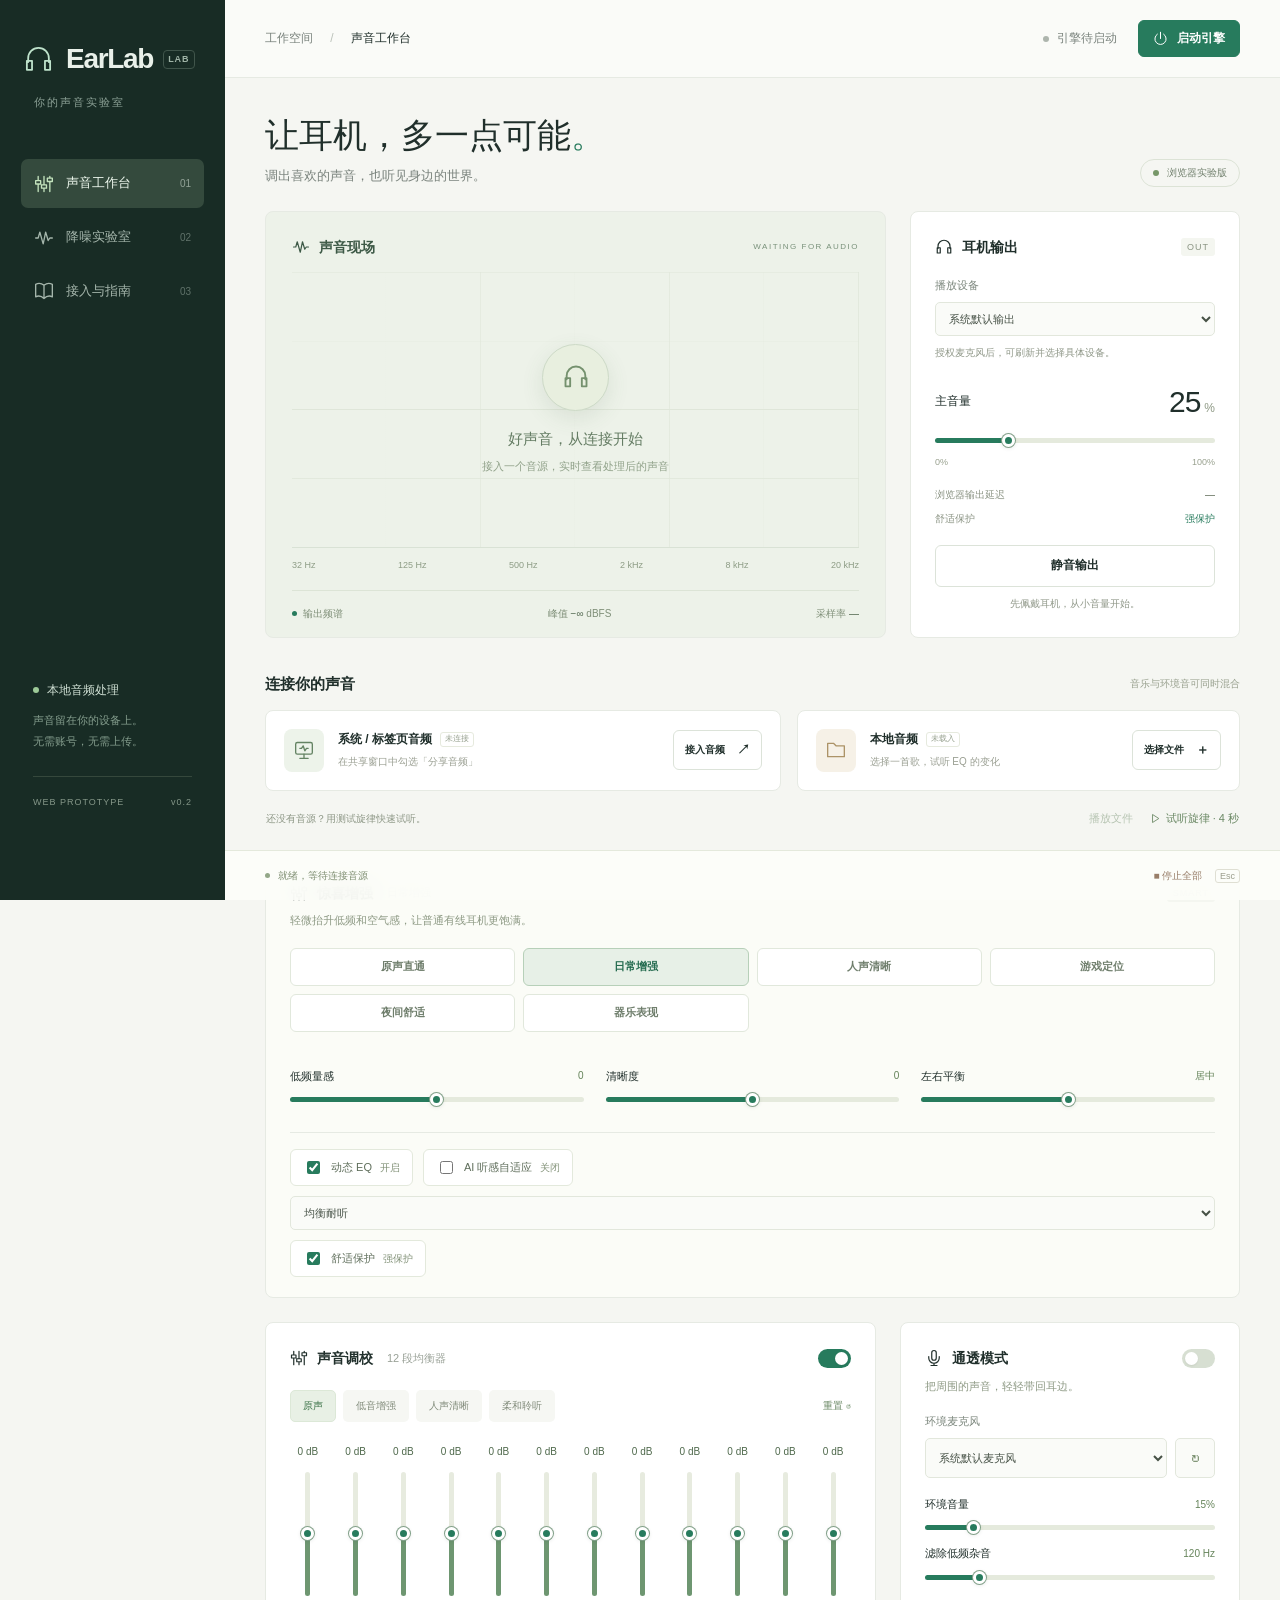
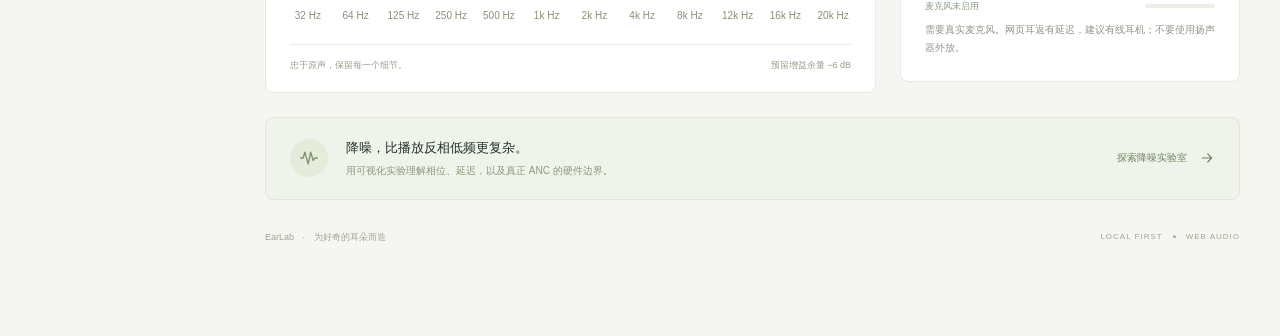
==== commit cc444550: "Add files via upload" ====
--- a/EarLab_v0.2.html
+++ b/EarLab_v0.2.html
@@ -76,16 +76,16 @@
       <section class="card enhancement-card" aria-label="惊喜增强组合">
         <div class="panel-heading"><span><svg><use href="#i-sliders"/></svg>惊喜增强 <small id="enhancement-mode">日常增强</small></span><span class="tag">SMART</span></div>
         <p class="section-description" id="enhancement-description">轻微抬升低频和空气感，让普通有线耳机更饱满。</p>
-        <div class="scene-row" role="group" aria-label="场景增强模式"><button class="scene active" data-scene="daily" aria-pressed="true">日常增强</button><button class="scene" data-scene="voice" aria-pressed="false">人声清晰</button><button class="scene" data-scene="game" aria-pressed="false">游戏定位</button><button class="scene" data-scene="night" aria-pressed="false">夜间舒适</button></div>
+        <div class="scene-row" role="group" aria-label="场景增强模式"><button class="scene" data-scene="raw" aria-pressed="false">原声直通</button><button class="scene active" data-scene="daily" aria-pressed="true">日常增强</button><button class="scene" data-scene="voice" aria-pressed="false">人声清晰</button><button class="scene" data-scene="game" aria-pressed="false">游戏定位</button><button class="scene" data-scene="night" aria-pressed="false">夜间舒适</button><button class="scene" data-scene="instrumental" aria-pressed="false">器乐表现</button></div>
         <div class="enhancement-grid">
           <div><div class="slider-heading"><label for="taste-bass">低频量感</label><b id="taste-bass-value">0</b></div><input id="taste-bass" type="range" min="-3" max="3" value="0" step="1"></div>
           <div><div class="slider-heading"><label for="taste-clarity">清晰度</label><b id="taste-clarity-value">0</b></div><input id="taste-clarity" type="range" min="-3" max="3" value="0" step="1"></div>
           <div><div class="slider-heading"><label for="balance">左右平衡</label><b id="balance-value">居中</b></div><input id="balance" type="range" min="-50" max="50" value="0" step="5"></div>
         </div>
-        <div class="enhancement-switches"><label><input type="checkbox" id="dynamic-eq" checked>动态 EQ <span id="dynamic-state">开启</span></label><label><input type="checkbox" id="safe-limit" checked>舒适保护 <span id="protection-state">强保护</span></label></div>
+        <div class="enhancement-switches"><label><input type="checkbox" id="dynamic-eq" checked>动态 EQ <span id="dynamic-state">开启</span></label><label><input type="checkbox" id="ai-adaptive">AI 听感自适应 <span id="ai-state">关闭</span></label><select id="ai-mode" aria-label="AI 听感目标"><option value="balanced">均衡耐听</option><option value="vocal">人声优先</option><option value="immersive">沉浸增强</option></select><label><input type="checkbox" id="safe-limit" checked>舒适保护 <span id="protection-state">强保护</span></label></div>
       </section>
       <div class="processing-grid">
-        <section class="card eq-card"><div class="panel-heading"><span><svg><use href="#i-sliders"/></svg>声音调校 <small>6 段均衡器</small></span><label class="switch"><input type="checkbox" id="eq-enabled" checked aria-label="启用均衡器"><span></span></label></div><div class="preset-row" role="group" aria-label="均衡器预设"><button class="preset active" data-preset="flat" aria-pressed="true">原声</button><button class="preset" data-preset="bass" aria-pressed="false">低音增强</button><button class="preset" data-preset="vocal" aria-pressed="false">人声清晰</button><button class="preset" data-preset="soft" aria-pressed="false">柔和聆听</button><button id="eq-reset" class="text-button reset">重置 ↺</button></div><div class="equalizer" id="equalizer"></div><div class="eq-footer"><span id="eq-description">忠于原声，保留每一个细节。</span><span>预留增益余量 −6 dB</span></div></section>
+        <section class="card eq-card"><div class="panel-heading"><span><svg><use href="#i-sliders"/></svg>声音调校 <small>12 段均衡器</small></span><label class="switch"><input type="checkbox" id="eq-enabled" checked aria-label="启用均衡器"><span></span></label></div><div class="preset-row" role="group" aria-label="均衡器预设"><button class="preset active" data-preset="flat" aria-pressed="true">原声</button><button class="preset" data-preset="bass" aria-pressed="false">低音增强</button><button class="preset" data-preset="vocal" aria-pressed="false">人声清晰</button><button class="preset" data-preset="soft" aria-pressed="false">柔和聆听</button><button id="eq-reset" class="text-button reset">重置 ↺</button></div><div class="equalizer" id="equalizer"></div><div class="eq-footer"><span id="eq-description">忠于原声，保留每一个细节。</span><span>预留增益余量 −6 dB</span></div></section>
         <section class="card transparency"><div class="panel-heading"><span><svg><use href="#i-mic"/></svg>通透模式</span><label class="switch"><input type="checkbox" id="transparency" aria-label="开启通透模式"><span></span></label></div><p class="section-description">把周围的声音，轻轻带回耳边。</p><label for="mic-device" class="field-label">环境麦克风</label><div class="device-row"><select id="mic-device"><option value="">系统默认麦克风</option></select><button id="refresh-devices" class="icon-button" title="刷新音频设备" aria-label="刷新音频设备">↻</button></div><div class="slider-heading"><label for="ambient">环境音量</label><b id="ambient-value">15%</b></div><input id="ambient" type="range" min="0" max="100" value="15"><div class="slider-heading filter-heading"><label for="highpass">滤除低频杂音</label><b id="highpass-value">120 Hz</b></div><input id="highpass" type="range" min="40" max="500" value="120" step="10"><div class="mic-meter"><span id="mic-state">麦克风未启用</span><div><i id="mic-level"></i></div></div><p class="field-hint">需要真实麦克风。网页耳返有延迟，建议有线耳机；不要使用扬声器外放。</p></section>
       </div>
       <a class="anc-teaser" href="#anc"><span class="teaser-icon"><svg><use href="#i-wave"/></svg></span><div><h3>降噪，比播放反相低频更复杂。</h3><p>用可视化实验理解相位、延迟，以及真正 ANC 的硬件边界。</p></div><span class="teaser-link">探索降噪实验室 <svg><use href="#i-arrow"/></svg></span></a>
@@ -107,7 +107,7 @@
     </section>
     <section id="page-guide" class="page" hidden>
       <div class="page-heading"><div><div class="eyebrow">PLUG IN. TUNE IN.</div><h1>从这里，开始聆听<span>。</span></h1><p>三分钟接入，了解每一段声音的去向。</p></div></div>
-      <section class="card guide-card"><h2>快速开始</h2><ol class="steps"><li><b>连接有线耳机</b><p>在 Windows 声音设置中选它作为输出设备，降低系统音量，再点击「启动引擎」。网页音量不是实际声压级。</p></li><li><b>选择一个音乐输入</b><p>优先使用本地文件或测试旋律检查链路。共享音频时，选择其他标签页并勾选「分享标签页音频」。Windows 上的 Chrome / Edge 还可能提供整个屏幕的系统音频共享。</p></li><li><b>调节 EQ，混入环境音</b><p>选择预设或拖动 6 段均衡器。打开通透开关并允许麦克风访问，从较低环境音量开始。切换麦克风会重新请求该设备。</p></li></ol><div class="notice">共享整个系统的声音可能重新捕获 EarLab 自己的输出而产生回路。建议先共享单个其他标签页；不要共享本页。出现重复声或啸叫时按 Esc 停止全部音频。</div></section>
+      <section class="card guide-card"><h2>快速开始</h2><ol class="steps"><li><b>连接有线耳机</b><p>在 Windows 声音设置中选它作为输出设备，降低系统音量，再点击「启动引擎」。网页音量不是实际声压级。</p></li><li><b>选择一个音乐输入</b><p>优先使用本地文件或测试旋律检查链路。共享音频时，选择其他标签页并勾选「分享标签页音频」。Windows 上的 Chrome / Edge 还可能提供整个屏幕的系统音频共享。</p></li><li><b>调节 EQ，混入环境音</b><p>选择预设或拖动 12 段均衡器。打开通透开关并允许麦克风访问，从较低环境音量开始。切换麦克风会重新请求该设备。</p></li></ol><div class="notice">共享整个系统的声音可能重新捕获 EarLab 自己的输出而产生回路。建议先共享单个其他标签页；不要共享本页。出现重复声或啸叫时按 Esc 停止全部音频。</div></section>
       <section class="card guide-card"><h2>声音如何流动</h2><div class="route"><span>标签页 / 文件 / 测试音</span><b>→</b><span>余量 + 6 段 EQ</span><b>→</b><span>混音 + 峰值压缩</span><b>→</b><span>耳机</span></div><div class="route"><span>环境麦克风</span><b>→</b><span>高通 + 低通 + 环境音量</span><b>↗</b><span>同一混音输出</span></div><p>音乐输入一次启用一种，通透可叠加。EQ 只调节音乐输入；环境监听有独立滤波与音量。电平显示为数字信号 dBFS，输出延迟为浏览器估计，不包含完整麦克风输入、声学路径与硬件延迟。峰值压缩不等于听力保护。</p></section>
       <section class="card guide-card"><h2>HTML 版能做到什么</h2><div class="table-wrap"><table><thead><tr><th>能力</th><th>这一版</th><th>进一步实现</th></tr></thead><tbody><tr><td>音频调节</td><td><span class="green">可用</span> · Web Audio 均衡器与混音</td><td>桌面 DSP 可提供更稳定的后台处理</td></tr><tr><td>系统音频接入</td><td><span class="green">部分可用</span> · 浏览器授权共享</td><td>Windows 虚拟音频驱动 + WASAPI</td></tr><tr><td>虚拟声卡设备</td><td>网页无法安装或注册</td><td>驱动、签名、安装器与设备路由</td></tr><tr><td>通透模式</td><td><span class="green">可用</span> · 麦克风实时耳返</td><td>耳机专用麦克风与低延迟音频引擎</td></tr><tr><td>主动降噪 ANC</td><td>数学演示 + 反相耳返试听，未实现有效 ANC</td><td>声学校准、参考 / 误差麦克风、专用 DSP</td></tr></tbody></table></div></section>
       <section class="card guide-card"><h2>部署与常见问题</h2><details open><summary>如何在本机测试或部署？</summary><p>推荐在项目目录运行 <code>python -m http.server 8765 --bind 127.0.0.1</code>，再访问 <code>http://localhost:8765</code>。远程部署使用 HTTPS 静态托管，保留 index.html、styles.css 和 app.js 的同级关系。直接打开 HTML 可尝试本地播放，但采集权限依浏览器而异。</p></details><details><summary>共享后无声，或者听见两份声音？</summary><p>确认共享对话框勾选音频，且所选来源正在播放。部分系统 / 浏览器不支持系统音频捕获。来源原声可能继续播放，网页无法保证替代原播放路径；需在来源端或系统中正确路由，勿只调低整个系统音量来做处理前后比较。</p></details><details><summary>为什么没有输出设备，或者有蓝牙延迟？</summary><p>设备名称通常在麦克风授权后才显示。输出切换还需要浏览器支持 AudioContext.setSinkId；不支持时请从系统设置切换。蓝牙协议自身引入额外延迟，开启蓝牙麦克风还可能切换到较低音质模式。</p></details><details><summary>网页关闭后会继续录音吗？</summary><p>不会。停止引擎、按 Esc 或离开本页会释放所有采集轨道。音频只在本地内存中处理，本项目没有录制、上传或后台服务。普通网页不是全系统常驻音频驱动，后台运行可能被浏览器暂停。</p></details></section>
@@ -122,7 +122,7 @@
 
 // No network requests, audio uploads, external libraries, or background workers.
 const $ = id => document.getElementById(id);
-const FREQUENCIES = [60, 170, 500, 1000, 4000, 12000];
+const FREQUENCIES = [32, 64, 125, 250, 500, 1000, 2000, 4000, 8000, 12000, 16000, 20000];
 const PRESETS = {
   flat: { gains: [0, 0, 0, 0, 0, 0], text: '忠于原声，保留每一个细节。' },
   bass: { gains: [5, 3, 0, -1, 0, 1], text: '多一点低频，保留清晰的轮廓。' },
@@ -130,15 +130,21 @@
   soft: { gains: [1, 0, 0, -1, -3, -2], text: '收敛高频，适合轻松聆听。' }
 };
 const SCENES = {
+  raw: { label: '原声直通', gains: [0, 0, 0, 0, 0, 0], text: '不额外改变网页音频的频响，保留原始听感。', protect: [-3, 1] },
   daily: { label: '日常增强', gains: [2, 1, 0, 0, 1, 1], text: '轻微抬升低频和空气感，让普通有线耳机更饱满。', protect: [-12, 8] },
   voice: { label: '人声清晰', gains: [-3, -2, 1, 3, 2, -1], text: '把对白和会议人声推到前面，压住浑浊低频。', protect: [-14, 10] },
   game: { label: '游戏定位', gains: [-2, -1, 1, 2, 4, 1], text: '收敛轰鸣，突出脚步、换弹和空间细节。', protect: [-10, 6] },
-  night: { label: '夜间舒适', gains: [-1, 0, 1, 2, -1, -2], text: '缩小动态起伏，小音量也更容易听清。', protect: [-22, 12] }
+  night: { label: '夜间舒适', gains: [-1, 0, 1, 2, -1, -2], text: '缩小动态起伏，小音量也更容易听清。', protect: [-22, 12] },
+  instrumental: { label: '器乐表现', gains: [-3, -2, -1, 1, 3, 3], text: '收敛低频浑浊，突出乐器的轮廓、层次与泛音。', protect: [-12, 8] }
 };
+
+const expandGains = gains => gains.length === 12 ? gains : gains.flatMap(v => [v, v]);
+Object.values(PRESETS).forEach(preset => { preset.gains = expandGains(preset.gains); });
+Object.values(SCENES).forEach(scene => { scene.gains = expandGains(scene.gains); });
 const state = {
   ctx: null, ready: null, generation: 0, graph: null, muted: false,
-  eq: [0, 0, 0, 0, 0, 0], preset: 'flat',
-  scene: 'daily', bass: 0, clarity: 0, balance: 0, dynamic: true, protect: true, dynamicEQ: [0, 0, 0, 0, 0, 0],
+  eq: Array(12).fill(0), preset: 'flat',
+  scene: 'daily', bass: 0, clarity: 0, balance: 0, dynamic: true, protect: true, dynamicEQ: Array(12).fill(0), aiMode: 'balanced', aiEnabled: false,
   mic: null, micToken: 0, system: null, systemToken: 0,
   ancLive: null, ancLiveToken: 0, ancLivePending: false, ancTone: null,
   fileBuffer: null, fileName: '', fileSource: null, fileOffset: 0, fileStarted: 0, fileToken: 0,
@@ -689,6 +695,8 @@
   $('taste-clarity').addEventListener('input', event => { state.clarity = Number(event.target.value); applyEnhancement(); });
   $('balance').addEventListener('input', event => { state.balance = Number(event.target.value); applyEnhancement(); });
   $('dynamic-eq').addEventListener('change', event => { state.dynamic = event.target.checked; if (!state.dynamic) state.dynamicEQ.fill(0); applyEnhancement(); });
+  $('ai-adaptive').addEventListener('change', event => { state.aiEnabled = event.target.checked; if (!state.aiEnabled) state.dynamicEQ.fill(0); $('ai-state').textContent = state.aiEnabled ? '开启' : '关闭'; applyEQ(); });
+  $('ai-mode').addEventListener('change', event => { state.aiMode = event.target.value; });
   $('safe-limit').addEventListener('change', event => { state.protect = event.target.checked; applyEnhancement(); });
   applyEnhancement(false);
 }
@@ -696,7 +704,7 @@
   try {
     const stored = JSON.parse(localStorage.getItem('earlab-eq-v2'));
     if (Array.isArray(stored?.eq) && stored.eq.length === 6 && stored.eq.every(n => Number.isFinite(n) && n >= -6 && n <= 6)) {
-      state.eq = stored.eq;
+      state.eq = stored.eq.length === 12 ? stored.eq : stored.eq.flatMap((v, i) => [v, v]);
       state.preset = Object.keys(PRESETS).find(key => PRESETS[key].gains.every((n, i) => n === state.eq[i])) || 'custom';
     }
   } catch (_) { /* malformed or unavailable storage uses defaults */ }
@@ -736,17 +744,23 @@
   return count ? total / count : 0;
 }
 function updateDynamicEQ(spectrum, analyser) {
-  if (!state.dynamic) return;
-  const low = spectrumBandAverage(spectrum, analyser, 45, 180);
-  const high = spectrumBandAverage(spectrum, analyser, 4000, 12000);
-  const next = [0, 0, 0, 0, 0, 0];
-  let text = '开启';
-  if (low > high + 28) { next[0] = -1.2; next[1] = -0.8; text = '收低频'; }
-  if (high > low + 35) { next[4] = -0.8; next[5] = -1.2; text = '柔高频'; }
-  if (next.some((value, index) => value !== state.dynamicEQ[index])) {
-    state.dynamicEQ = next; applyEQ();
-  }
-  $('dynamic-state').textContent = text;
+  if (!state.dynamic && !state.aiEnabled) return;
+  const band = (a,b) => spectrumBandAverage(spectrum, analyser, a, b);
+  const low=band(35,180), body=band(180,900), vocal=band(900,3000), high=band(5000,16000);
+  const next=Array(12).fill(0); let text='开启';
+  if(state.aiEnabled){
+    const target=state.aiMode;
+    if(low>body+18){ next[0]=-1.2; next[1]=-1; next[2]=-.6; text='AI 正在收低频'; }
+    if(body>vocal+10){ next[3]=-.7; next[4]=-.5; next[5]=.7; text='AI 正在减少闷感'; }
+    if(vocal<low-8){ next[5]=.8; next[6]=1.0; next[7]= target==='vocal'?1.3:.6; text='AI 正在增强人声'; }
+    if(high>vocal+25){ next[8]=-.6; next[9]=-.9; next[10]=-.8; text='AI 正在柔化高频'; }
+    if(target==='immersive'){ next[1]+=0.4; next[2]+=0.3; next[8]+=0.3; }
+    if(target==='vocal'){ next[5]+=0.4; next[6]+=0.5; }
+  } else if(low>high+28){ next[0]=-1.2; next[1]=-.8; text='收低频'; }
+  else if(high>low+35){ next[8]=-.8; next[9]=-1.2; text='柔高频'; }
+  const smooth=next.map((v,i)=>state.dynamicEQ[i]*.82+v*.18);
+  if(smooth.some((v,i)=>Math.abs(v-state.dynamicEQ[i])>.05)){ state.dynamicEQ=smooth; applyEQ(); }
+  $('dynamic-state').textContent=text;
 }
 function drawSpectrum() {
   if (state.page !== 'studio') return;
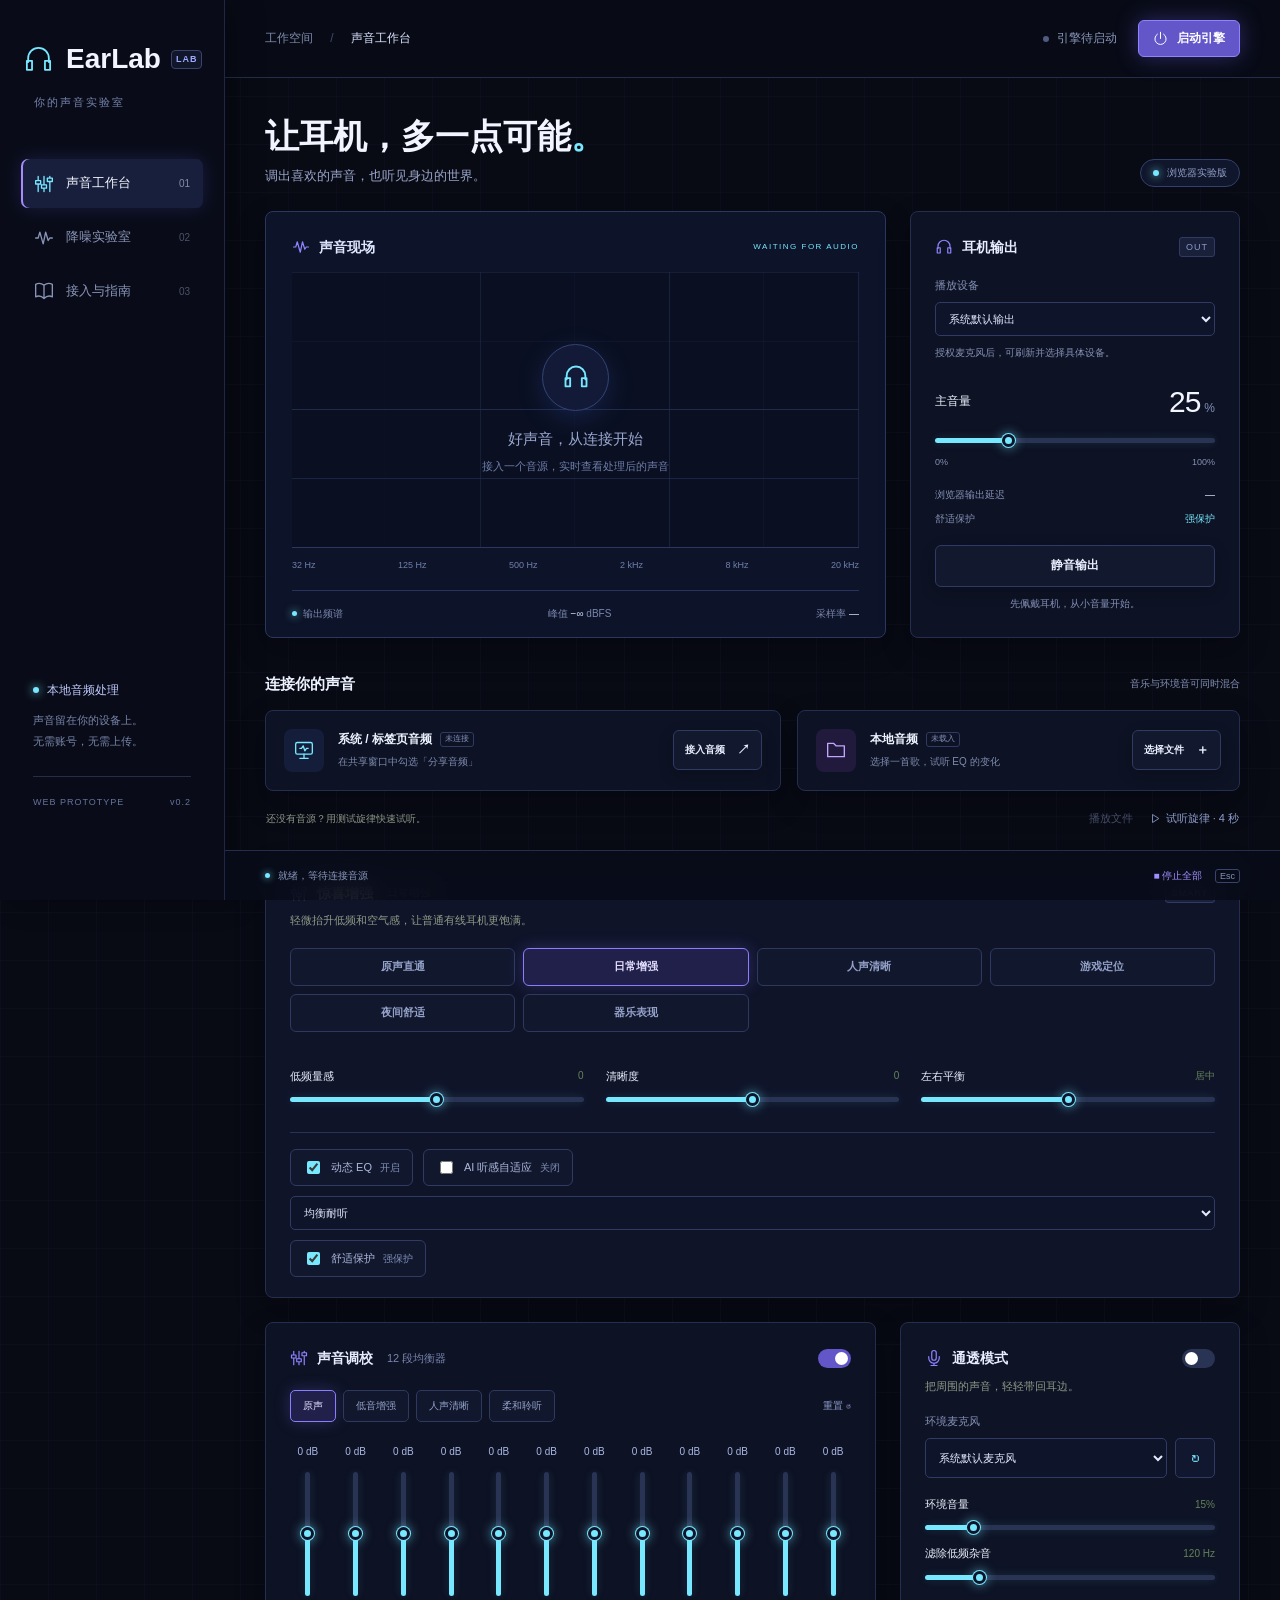
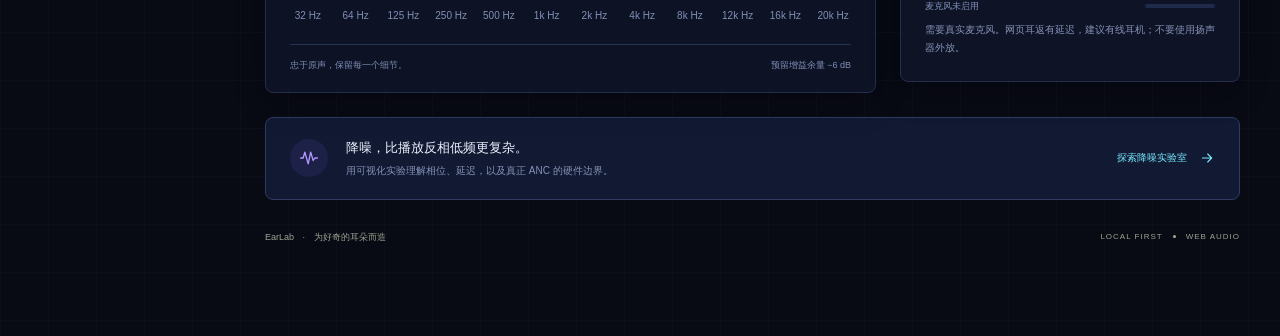
==== commit 96b4e787: "Add files via upload" ====
--- a/EarLab_v0.2.html
+++ b/EarLab_v0.2.html
@@ -16,6 +16,31 @@
 @media(max-width:930px){.enhancement-grid{grid-template-columns:1fr}.scene-row{grid-template-columns:repeat(2,minmax(0,1fr))}}
 @media(max-width:700px){.enhancement-card{padding:20px 18px}.scene-row{gap:7px}.scene{font-size:10px;padding:8px 6px}.enhancement-switches{display:grid;grid-template-columns:1fr 1fr}.enhancement-switches label{justify-content:center;padding:8px 6px}}
 @media(prefers-reduced-motion:reduce){*{scroll-behavior:auto!important;transition:none!important}}
+
+/* Cyber audio workstation theme: restrained neon on a dark instrument surface. */
+:root{--bg:#080a14;--paper:#101426;--ink:#edf2ff;--muted:#8f9abd;--line:#252d4a;--green:#78e8ff;--mint:#151d38;--sidebar:#090c18;--radius:8px;--serif:'Segoe UI', 'Microsoft YaHei', sans-serif;--sans:'Segoe UI','Microsoft YaHei',sans-serif}
+html{background:var(--bg)}
+body{background:var(--bg);color:var(--ink);font-family:var(--sans);background-image:linear-gradient(rgba(93,105,190,.045) 1px,transparent 1px),linear-gradient(90deg,rgba(93,105,190,.045) 1px,transparent 1px);background-size:48px 48px}
+body:before{content:'';position:fixed;inset:0;pointer-events:none;background:linear-gradient(120deg,rgba(73,93,204,.08),transparent 36%,rgba(157,76,232,.07));mix-blend-mode:screen;z-index:-1}
+.sidebar{background:#090c18;border-right:1px solid #202745;box-shadow:10px 0 28px rgba(0,0,0,.28);color:#e5eaff}
+.brand{color:#f2f5ff;letter-spacing:0;font-weight:700}.brand-mark{color:#77e8ff}.version{color:#9eaaff;border-color:#39436c;background:#11162a}
+.sidebar-caption{color:#7784ad}.nav-item{color:#8995b8}.nav-item:hover{background:#121a34;color:#fff}.nav-item.active{background:#171f3d;color:#f5f7ff;box-shadow:inset 2px 0 0 #a78bfa,0 0 18px rgba(105,111,255,.18)}.nav-item.active svg{color:#78e8ff}
+.sidebar-bottom{color:#8792b7}.local-indicator{color:#c1caff}.local-indicator i{background:#78e8ff;box-shadow:0 0 10px #78e8ff}.sidebar-bottom p{color:#7885aa}.build{border-color:#252d4a;color:#66739b}
+.main-shell{background:transparent}.topbar{background:rgba(9,12,24,.86);border-color:#252d4a;backdrop-filter:blur(14px)}.breadcrumb{color:#7f8bad}.breadcrumb span{color:#404b71}.breadcrumb b{color:#dbe3ff}.engine-status{color:#8c98bc}.engine-status i{background:#4f5b80}.engine-status i.on{background:#78e8ff;box-shadow:0 0 0 3px rgba(120,232,255,.14),0 0 13px rgba(120,232,255,.75)}
+.button{background:#12182d;border-color:#303b63;color:#e9edff;box-shadow:0 5px 16px rgba(0,0,0,.16)}.button:hover:not(:disabled){background:#192342;border-color:#6875c5;box-shadow:0 0 20px rgba(104,117,220,.22)}.button.primary{background:#6356c9;border-color:#8f83ff;color:#fff;box-shadow:0 0 22px rgba(122,103,255,.34)}.button.primary:hover{background:#7969e6}
+h1{font-family:var(--serif);color:#f2f4ff;font-weight:650}h1 span{color:#78e8ff}.page-heading p{color:#99a5c9}.outline-pill{border-color:#33406b;color:#92a0c8;background:#10162b}.outline-pill i{background:#78e8ff;box-shadow:0 0 8px #78e8ff}
+.card{background:rgba(14,19,38,.9);border-color:#252e4f;box-shadow:0 12px 32px rgba(0,0,0,.2)}.panel-heading{color:#e8edff}.panel-heading svg{color:#8f83ff}.panel-heading small{color:#7987b0}.tag{background:#18203a;color:#8d9bca;border:1px solid #303b63}
+.monitor{background:#0d1328;border-color:#2c3760}.monitor .panel-heading{color:#dfe6ff}.monitor-plot{background-color:#0a1022;border-color:#2b3761;background-image:repeating-linear-gradient(0deg,transparent,transparent calc(25% - 1px),#202b4d 25%),repeating-linear-gradient(90deg,transparent,transparent calc(16.66% - 1px),#202b4d 16.66%)}.monitor-empty{color:#9aa8d1}.monitor-empty>span:last-child{color:#6e7da8}.pulse-ring{border-color:#334474;background:#121a37;box-shadow:0 7px 24px rgba(44,68,145,.32)}.pulse-ring svg{color:#78e8ff}.tiny-label{color:#78e8ff}.plot-labels{color:#7181ad}.monitor-footer{border-color:#26335a;color:#7987ad}.monitor-footer b{color:#d9e3ff}.legend-dot{background:#78e8ff;box-shadow:0 0 8px #78e8ff}
+.output-stats span,.field-label,.section-title>span,.field-hint,.range-ends{color:#8491b5}.output-stats b{color:#d3dcfa}.green{color:#78e8ff!important}select{background:#0e152b;border-color:#303b63;color:#e4eaff}.volume-heading strong{color:#f3f5ff}.volume-heading strong span{color:#8290b6}
+input[type=range]{accent-color:#78e8ff;background:linear-gradient(to right,#78e8ff 0 var(--fill),#293353 var(--fill) 100%);box-shadow:0 0 10px rgba(120,232,255,.14)}input[type=range]::-webkit-slider-thumb{background:#78e8ff;border-color:#0e152b;box-shadow:0 0 0 1px #78e8ff,0 0 12px rgba(120,232,255,.75)}input[type=range]::-moz-range-thumb{background:#78e8ff;border-color:#0e152b;box-shadow:0 0 0 1px #78e8ff,0 0 12px rgba(120,232,255,.75)}
+.source-icon{background:#141d3a;color:#78e8ff}.source-icon.beige{background:#211a3d;color:#c3a5ff}.status-tag{color:#8492bb;border-color:#303b63}.status-tag.connected{color:#78e8ff;background:#102d3d;border-color:#2f7892}.source-copy p{color:#7e8caf}.text-button{color:#8e9dca}.text-button:hover:not(:disabled){color:#78e8ff}.enhancement-card{background:rgba(16,21,43,.92)}.scene{background:#11182e;border-color:#2e3960;color:#94a1c8}.scene:hover{background:#182342;border-color:#6775c7}.scene.active{background:#20204a;border-color:#8c7dff;color:#e4deff;box-shadow:0 0 16px rgba(137,119,255,.25)}.enhancement-switches{border-color:#273258}.enhancement-switches label{background:#11182e;border-color:#303b63;color:#aeb9dc}.enhancement-switches span{color:#8291b9}.enhancement-switches input{accent-color:#78e8ff}
+.eq-card.bypassed .equalizer{opacity:.45}.eq-band output{color:#a9b8e4}.eq-band label{color:#8290b7}.eq-footer{border-color:#273258;color:#7f8eb6}.transparency{background:rgba(15,20,40,.92)}.icon-button{background:#10172e;border-color:#303b63;color:#78e8ff}.mic-meter{color:#8291b9}.mic-meter>div{background:#202b4b}.mic-meter i{background:#78e8ff;box-shadow:0 0 8px #78e8ff}
+.anc-teaser{background:#111a32;border-color:#303b63}.teaser-icon{background:#1d2148;color:#b398ff}.anc-teaser p{color:#8592b8}.teaser-link{color:#78e8ff}.anc-teaser:hover{border-color:#8c7dff;box-shadow:0 0 24px rgba(137,119,255,.2)}.notice{background:#211b3b;border-color:#51427e;color:#c5b8f4}.simulation{background:rgba(14,19,38,.92)}#anc-canvas{background:#0b1225;border-color:#2b3761}.sim-legend,.sim-result span{color:#8491b8}.sim-result{border-color:#273258}.sim-result strong{color:#78e8ff}.sim-result p{color:#96a4c7}.explain-grid article{background:#10162d}.step-number{color:#8b79e8}.explain-grid p,.guide-card p{color:#8997bc}.guide-card h2{color:#e8edff}.route span{background:#11182e;border-color:#303b63;color:#aeb9dc}.route b{color:#78e8ff}th{background:#151e3a;color:#9aa9d2}td{border-color:#273258;color:#8997bc}td:first-child{color:#e5eaff}summary{color:#a9b8e4}code{background:#1a2240;color:#b9c8f4}.safety-bar{background:rgba(9,12,24,.88);border-color:#252d4a;color:#8b99be}.safety-bar i{background:#78e8ff;box-shadow:0 0 7px #78e8ff}.safety-bar button{color:#9f8fff}.safety-bar kbd{border-color:#39436b;color:#8290b6}#toast{background:#151c3a;color:#ecf2ff;box-shadow:0 8px 30px rgba(0,0,0,.42);border:1px solid #3d4b82}#toast.error{background:#3b203d}
+::selection{background:#735be8;color:#fff}::-webkit-scrollbar{width:10px;height:10px}::-webkit-scrollbar-track{background:#090d1b}::-webkit-scrollbar-thumb{background:#2d3962;border:2px solid #090d1b;border-radius:8px}::-webkit-scrollbar-thumb:hover{background:#5969ae}
+.preset{background:#11182e;color:#94a1c8;border-color:#2e3960}.preset:hover{background:#182342;border-color:#6775c7}.preset.active{background:#20204a;color:#e4deff;border-color:#8c7dff;box-shadow:0 0 16px rgba(137,119,255,.25)}
+.eq-band input[type=range]{background:linear-gradient(to top,#78e8ff 0 var(--fill),#293353 var(--fill) 100%)}
+.switch span{background:#293353}.switch input:checked+span{background:#6356c9}.switch input:focus-visible+span{outline:3px solid #78e8ff;outline-offset:4px}
+button:focus-visible,a:focus-visible,summary:focus-visible,input:focus-visible,select:focus-visible{outline-color:#78e8ff}
 
 
   </style>
